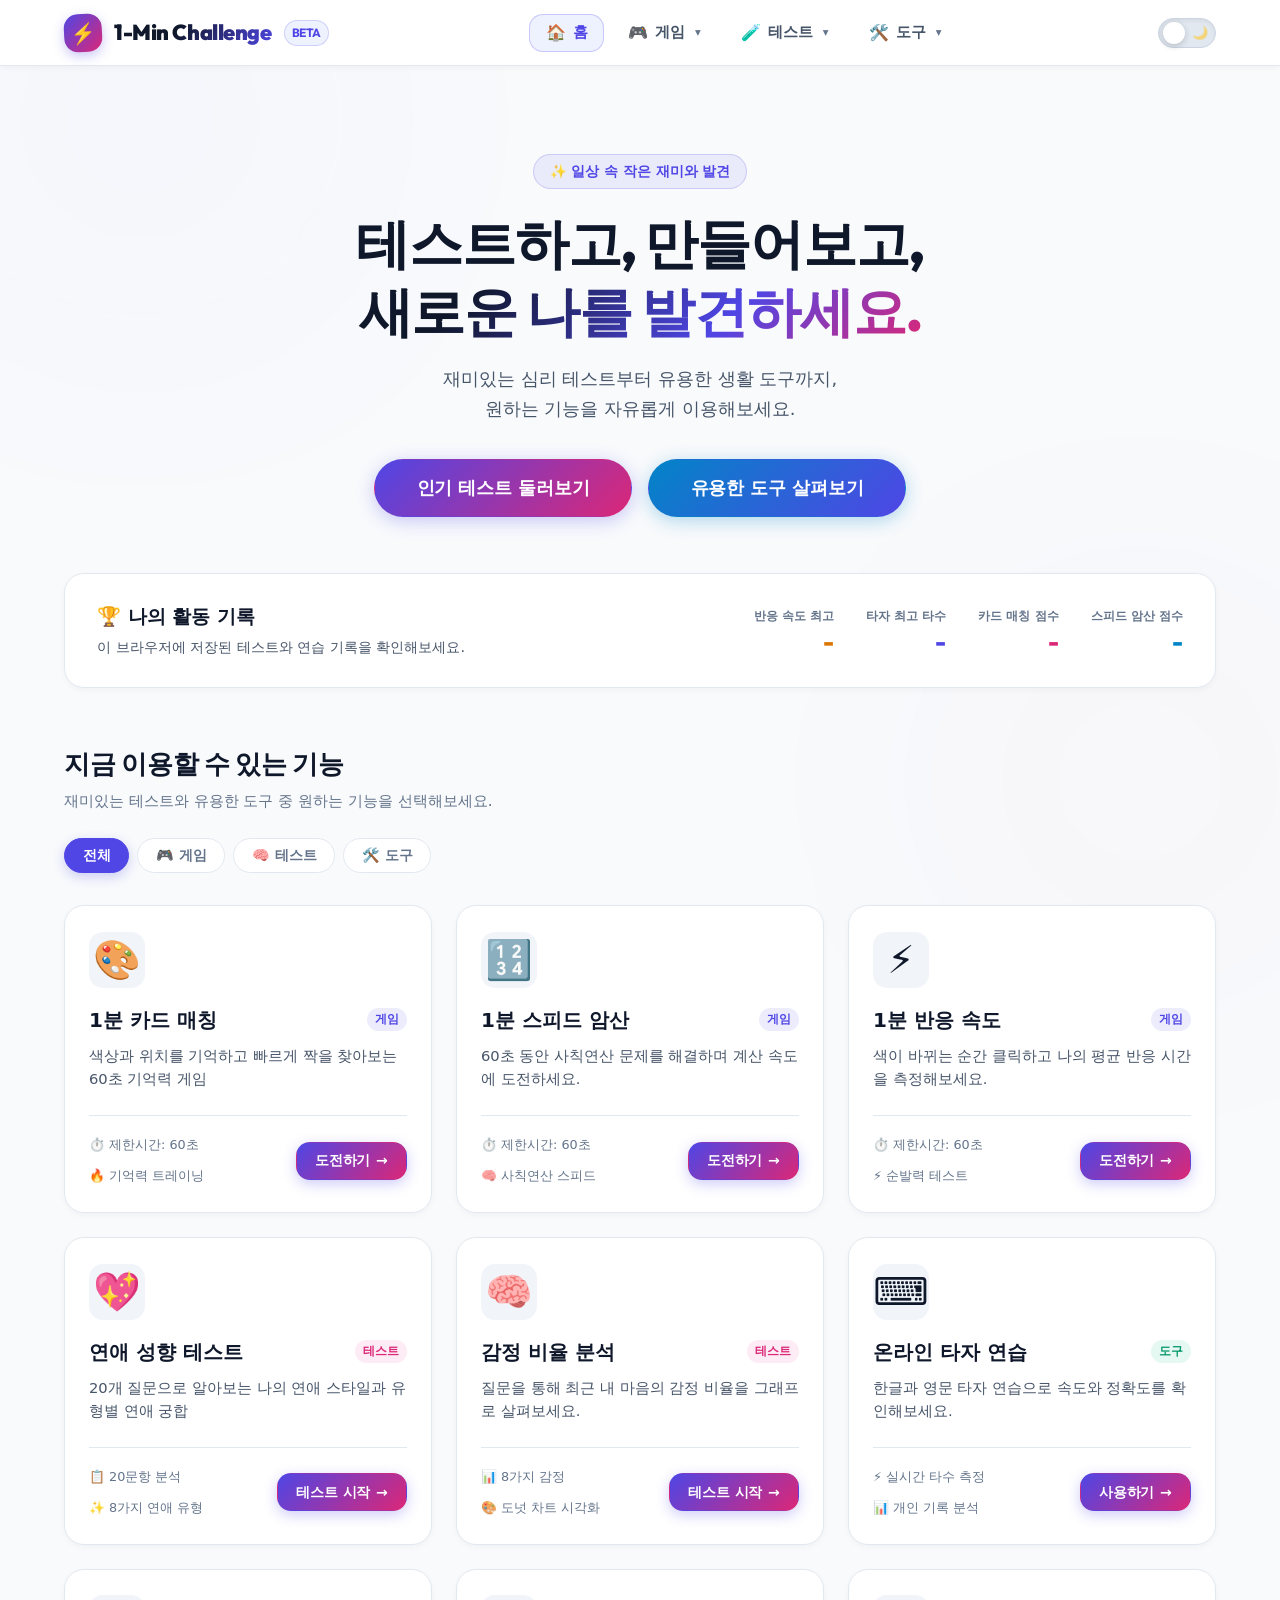
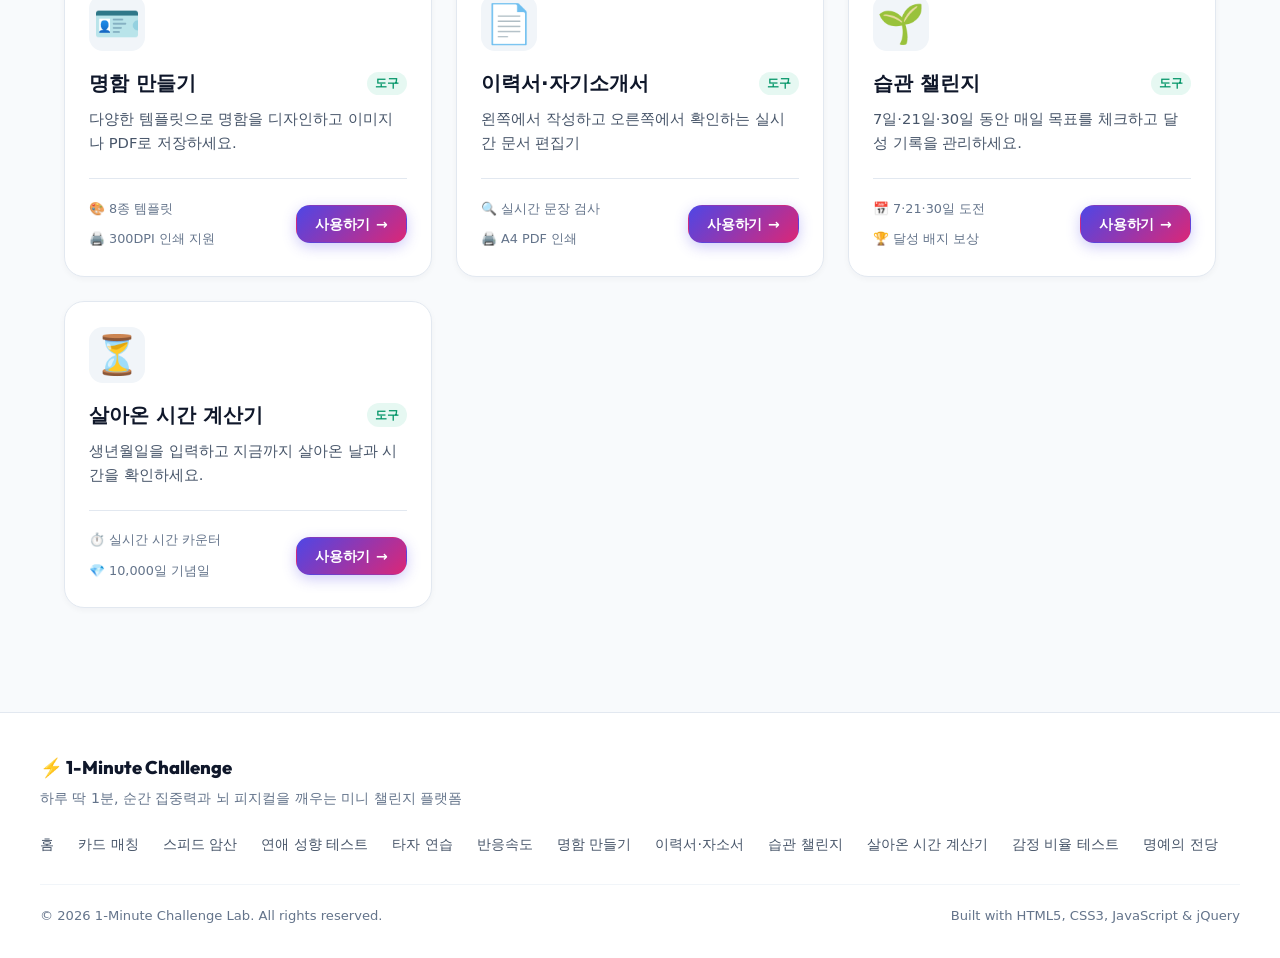
==== index.html @ 04f8723b "구글 서치 콘솔 등록 구글 서치 콘솔 등록" ====
<!DOCTYPE html>
<html lang="ko">

<head>
  <meta charset="UTF-8">
  <meta name="viewport" content="width=device-width, initial-scale=1.0">
  <title>1-Min Challenge (1분 챌린지) - 테스트하고, 만들어보고, 새로운 나를 발견하세요</title>
  <meta name="description"
    content="재미있는 심리 테스트부터 유용한 생활 도구까지! 1분 카드 매칭, 스피드 암산, 반응속도, 연애 성향 테스트, 감정 분석, 타자 연습, 명함 만들기, 이력서 작성, 습관 챌린지를 무료로 즐겨보세요.">
  <meta name="keywords" content="1분챌린지, 타자연습, 심리테스트, 연애성향테스트, 반응속도테스트, 스피드암산, 카드매칭, 명함만들기, 이력서작성, 습관챌린지, 인생시간계산기, 감정분석, 무료웹게임, 웹툴">
  <meta name="author" content="1-Min Challenge Lab">
  <meta name="robots" content="index, follow">
  <link rel="canonical" href="https://ad-site-piyd.vercel.app/">

  <!-- Search Engine Verification -->
  <meta name="google-site-verification" content="L1VlD9m1qAINT0wnjpogBDAsrVMdxI3ddV5OdKKkYM8" />

  <!-- Open Graph / Facebook / KakaoTalk -->
  <meta property="og:type" content="website">
  <meta property="og:site_name" content="1-Min Challenge (1분 챌린지)">
  <meta property="og:url" content="https://ad-site-piyd.vercel.app/">
  <meta property="og:title" content="1-Min Challenge (1분 챌린지) - 테스트하고, 만들어보고, 새로운 나를 발견하세요">
  <meta property="og:description"
    content="재미있는 심리 테스트부터 유용한 생활 도구까지! 1분 카드 매칭, 스피드 암산, 반응속도, 연애 성향 테스트, 감정 분석, 타자 연습, 명함 만들기, 이력서 작성을 무료로 즐겨보세요.">
  <meta property="og:image" content="https://ad-site-piyd.vercel.app/assets/images/og-image.jpg">
  <meta property="og:image:width" content="1200">
  <meta property="og:image:height" content="630">
  <meta property="og:image:alt" content="1-Min Challenge 1분 챌린지">
  <meta property="og:locale" content="ko_KR">

  <!-- Twitter Card -->
  <meta name="twitter:card" content="summary_large_image">
  <meta name="twitter:url" content="https://ad-site-piyd.vercel.app/">
  <meta name="twitter:title" content="1-Min Challenge (1분 챌린지) - 테스트하고, 만들어보고, 새로운 나를 발견하세요">
  <meta name="twitter:description"
    content="재미있는 심리 테스트부터 유용한 생활 도구까지! 1분 카드 매칭, 스피드 암산, 반응속도, 연애 성향 테스트, 감정 분석, 타자 연습, 명함 만들기, 이력서 작성을 무료로 즐겨보세요.">
  <meta name="twitter:image" content="https://ad-site-piyd.vercel.app/assets/images/og-image.jpg">

  <!-- Mobile & Web App Theme -->
  <meta name="theme-color" content="#4f46e5">
  <meta name="apple-mobile-web-app-capable" content="yes">
  <meta name="apple-mobile-web-app-status-bar-style" content="default">
  <meta name="apple-mobile-web-app-title" content="1-Min Challenge">

  <!-- Favicon -->
  <link rel="icon"
    href="data:image/svg+xml,<svg xmlns=%22http://www.w3.org/2000/svg%22 viewBox=%220 0 100 100%22><text y=%22.9em%22 font-size=%2290%22>⚡</text></svg>">

  <!-- Structured Data (JSON-LD) -->
  <script type="application/ld+json">
  {
    "@context": "https://schema.org",
    "@type": "WebSite",
    "name": "1-Min Challenge",
    "alternateName": "1분 챌린지",
    "url": "https://ad-site-piyd.vercel.app/",
    "description": "재미있는 심리 테스트부터 유용한 생활 도구까지! 1분 카드 매칭, 스피드 암산, 반응속도, 연애 성향 테스트, 감정 분석, 타자 연습, 명함 만들기, 이력서 작성, 습관 챌린지를 무료로 즐겨보세요."
  }
  </script>

  <!-- Anti-flash Dark Mode Theme Initializer -->
  <script>
    (function () {
      var theme = localStorage.getItem('challenge_1min_theme') || 'light';
      if (theme === 'dark') document.documentElement.setAttribute('data-theme', 'dark');
    })();
  </script>

  <!-- Google Web Fonts -->
  <link rel="preconnect" href="https://fonts.googleapis.com">
  <link rel="preconnect" href="https://fonts.gstatic.com" crossorigin>
  <link
    href="https://fonts.googleapis.com/css2?family=Montserrat:wght@500;700;800;900&family=Noto+Sans+KR:wght@300;400;500;700;800;900&display=swap"
    rel="stylesheet">

  <!-- Stylesheets -->
  <link rel="stylesheet" href="assets/css/common.css">
  <style>
    /* Home Hero Section */
    .home-hero {
      text-align: center;
      padding: 3rem 1rem 3.5rem;
      max-width: 820px;
      margin: 0 auto;
    }

    .hero-badge {
      display: inline-flex;
      align-items: center;
      gap: 0.5rem;
      padding: 0.35rem 1rem;
      background: rgba(79, 70, 229, 0.08);
      border: 1px solid rgba(79, 70, 229, 0.2);
      border-radius: var(--radius-full);
      font-size: 0.85rem;
      font-weight: 700;
      color: var(--primary);
      margin-bottom: 1.25rem;
    }

    .hero-title {
      font-family: var(--font-display);
      font-size: clamp(2.2rem, 5vw, 3.4rem);
      font-weight: 900;
      line-height: 1.25;
      margin-bottom: 1.2rem;
      letter-spacing: -0.02em;
      color: var(--text-main);
    }

    .hero-title span.gradient-text {
      background: linear-gradient(135deg, #0f172a 20%, var(--primary) 65%, var(--secondary));
      -webkit-background-clip: text;
      -webkit-text-fill-color: transparent;
    }

    [data-theme="dark"] .hero-title span.gradient-text {
      background: linear-gradient(135deg, #f8fafc 20%, #818cf8 65%, #f472b6);
      -webkit-background-clip: text;
      -webkit-text-fill-color: transparent;
    }

    .hero-desc {
      color: var(--text-muted);
      font-size: 1.12rem;
      margin-bottom: 2.2rem;
      line-height: 1.65;
    }

    .hero-actions {
      display: flex;
      justify-content: center;
      gap: 1rem;
      flex-wrap: wrap;
    }

    /* Record Summary Bar ("나의 활동 기록") */
    .record-banner {
      background: var(--bg-card);
      border: 1px solid var(--border-color);
      border-radius: var(--radius-lg);
      padding: 1.75rem 2rem;
      display: flex;
      align-items: center;
      justify-content: space-between;
      flex-wrap: wrap;
      gap: 1.5rem;
      margin-bottom: 3.5rem;
      box-shadow: var(--shadow-sm);
    }

    .record-info h3 {
      font-size: 1.2rem;
      font-weight: 800;
      color: var(--text-main);
      margin-bottom: 0.25rem;
    }

    .record-info p {
      font-size: 0.9rem;
      color: var(--text-muted);
      margin: 0;
    }

    .record-stats {
      display: flex;
      gap: 2rem;
      flex-wrap: wrap;
    }

    .record-stat-box {
      text-align: right;
      text-decoration: none;
      color: inherit;
      display: block;
      transition: transform var(--transition-fast);
      cursor: pointer;
    }

    .record-stat-box:hover {
      transform: translateY(-2px);
    }

    .record-stat-label {
      font-size: 0.75rem;
      color: var(--text-dim);
      text-transform: uppercase;
      font-weight: 700;
      margin-bottom: 0.15rem;
    }

    .record-stat-num {
      font-family: var(--font-display);
      font-size: 1.5rem;
      font-weight: 800;
      line-height: 1.1;
    }

    /* Services Section ("지금 이용할 수 있는 기능") */
    .section-title-wrap {
      margin-bottom: 1.5rem;
      display: flex;
      align-items: flex-end;
      justify-content: space-between;
      flex-wrap: wrap;
      gap: 1rem;
    }

    .section-title {
      font-family: var(--font-display);
      font-size: 1.6rem;
      font-weight: 800;
      color: var(--text-main);
      margin: 0 0 0.25rem;
    }

    .section-subtitle {
      color: var(--text-dim);
      font-size: 0.95rem;
      margin: 0;
    }

    /* Category Filter Chips */
    .category-filter-bar {
      display: flex;
      gap: 0.5rem;
      flex-wrap: wrap;
      margin-bottom: 2rem;
    }

    .filter-chip {
      padding: 0.45rem 1.1rem;
      font-size: 0.88rem;
      font-weight: 700;
      border-radius: var(--radius-full);
      border: 1px solid var(--border-color);
      background: var(--bg-card);
      color: var(--text-dim);
      cursor: pointer;
      transition: all var(--transition-fast);
      display: inline-flex;
      align-items: center;
      gap: 0.35rem;
      user-select: none;
    }

    .filter-chip:hover {
      border-color: var(--primary);
      color: var(--text-main);
      background: var(--bg-card-sub);
    }

    .filter-chip.active {
      background: var(--primary);
      color: #fff;
      border-color: var(--primary);
      box-shadow: 0 4px 12px rgba(79, 70, 229, 0.25);
    }

    /* Card Grid */
    .game-grid {
      display: grid;
      grid-template-columns: repeat(auto-fit, minmax(330px, 1fr));
      gap: 1.5rem;
      margin-bottom: 4rem;
    }

    .game-card {
      background: var(--bg-card);
      border: 1px solid var(--border-color);
      border-radius: var(--radius-lg);
      padding: 1.6rem 1.5rem;
      display: flex;
      flex-direction: column;
      position: relative;
      overflow: hidden;
      box-shadow: var(--shadow-sm);
      transition: all 0.3s cubic-bezier(0.4, 0, 0.2, 1);
    }

    .game-card::before {
      content: '';
      position: absolute;
      top: 0;
      left: 0;
      right: 0;
      height: 3px;
      background: linear-gradient(90deg, var(--primary), var(--secondary));
      opacity: 0;
      transition: opacity 0.3s;
    }

    .game-card:hover {
      transform: translateY(-5px);
      border-color: rgba(79, 70, 229, 0.3);
      box-shadow: var(--shadow-md);
    }

    .game-card:hover::before {
      opacity: 1;
    }

    .game-card-icon {
      font-size: 2.4rem;
      margin-bottom: 1rem;
      width: 56px;
      height: 56px;
      background: var(--bg-card-sub);
      border-radius: var(--radius-md);
      display: flex;
      align-items: center;
      justify-content: center;
      flex-shrink: 0;
    }

    .game-card-title {
      font-size: 1.25rem;
      font-weight: 800;
      margin-bottom: 0.5rem;
      color: var(--text-main);
      display: flex;
      align-items: center;
      justify-content: space-between;
      gap: 0.5rem;
      flex-wrap: wrap;
    }

    .game-card-desc {
      color: var(--text-muted);
      font-size: 0.92rem;
      line-height: 1.6;
      margin-bottom: 1.5rem;
      flex-grow: 1;
    }

    .game-card-footer {
      display: flex;
      align-items: center;
      justify-content: space-between;
      gap: 1.5rem;
      /* 버튼과 왼쪽 메타 텍스트 사이 넉넉한 갭 확보 */
      border-top: 1px solid var(--border-color);
      padding-top: 1.2rem;
      margin-top: auto;
    }

    .game-card-meta {
      font-size: 0.8rem;
      color: var(--text-dim);
      display: flex;
      align-items: center;
      gap: 0.65rem;
      flex-wrap: wrap;
      flex: 1;
      min-width: 0;
    }

    .game-card-meta span {
      display: inline-flex;
      align-items: center;
      gap: 0.25rem;
      white-space: nowrap;
    }

    /* 통일된 카드 액션 버튼 디자인 */
    .card-action-btn,
    .game-card .btn {
      background: linear-gradient(135deg, var(--primary), var(--secondary)) !important;
      color: #ffffff !important;
      box-shadow: 0 4px 14px rgba(79, 70, 229, 0.28) !important;
      border-radius: var(--radius-md) !important;
      font-size: 0.88rem !important;
      font-weight: 700 !important;
      padding: 0.48rem 1.15rem !important;
      min-height: 38px !important;
      white-space: nowrap !important;
      flex-shrink: 0 !important;
      display: inline-flex !important;
      align-items: center !important;
      justify-content: center !important;
      gap: 0.35rem;
      transition: all var(--transition-fast) !important;
      margin-left: auto;
    }

    .card-action-btn:hover,
    .game-card .btn:hover {
      transform: translateY(-2px) !important;
      box-shadow: 0 8px 22px rgba(219, 39, 119, 0.38) !important;
      color: #ffffff !important;
    }

    /* Category indicator badge */
    .cat-tag {
      font-size: 0.72rem;
      font-weight: 700;
      padding: 0.15rem 0.5rem;
      border-radius: var(--radius-full);
      text-transform: uppercase;
    }

    .cat-tag.game {
      background: rgba(79, 70, 229, 0.1);
      color: var(--primary);
    }

    .cat-tag.test {
      background: rgba(236, 72, 153, 0.1);
      color: var(--secondary);
    }

    .cat-tag.tool {
      background: rgba(16, 185, 129, 0.1);
      color: var(--success);
    }

    @media (max-width: 768px) {
      .record-stats {
        width: 100%;
        justify-content: space-between;
        gap: 1rem;
      }

      .record-stat-box {
        text-align: left;
      }

      .game-grid {
        grid-template-columns: 1fr;
      }
    }
  </style>

  <meta name="google-site-verification" content="65lCS2e_7exXzQSDIcez0Jmi1IOFyXQUwCy4WzvH50U" />


</head>

<body data-current-page="home">

  <div class="app-wrapper">
    <!-- 공통 헤더 컴포넌트 마운트 영역 -->
    <div id="header-placeholder"></div>

    <!-- 메인 컨텐츠 영역 -->
    <main class="main-content">

      <!-- 2. 히어로 배너 (새로운 통합 카피 & 액션 버튼) -->
      <section class="home-hero">
        <div class="hero-badge">✨ 일상 속 작은 재미와 발견</div>
        <h1 class="hero-title">
          테스트하고, 만들어보고,<br>
          <span class="gradient-text">새로운 나를 발견하세요.</span>
        </h1>
        <p class="hero-desc">
          재미있는 심리 테스트부터 유용한 생활 도구까지,<br>
          원하는 기능을 자유롭게 이용해보세요.
        </p>
        <div class="hero-actions">
          <button type="button" class="btn btn-primary btn-lg" id="btnExploreTests">
            <span>인기 테스트 둘러보기</span>
          </button>
          <button type="button" class="btn btn-accent btn-lg" id="btnExploreTools">
            <span>유용한 도구 살펴보기</span>
          </button>
        </div>
      </section>

      <!-- 4. 나의 활동 기록 (실제 저장된 로컬 데이터 반영) -->
      <div class="record-banner" id="activityRecordBanner">
        <div class="record-info">
          <h3>🏆 나의 활동 기록</h3>
          <p>이 브라우저에 저장된 테스트와 연습 기록을 확인해보세요.</p>
        </div>
        <div class="record-stats">
          <a href="page/reaction-speed.html" class="record-stat-box" title="1분 반응 속도 기록 확인 및 도전">
            <div class="record-stat-label">반응 속도 최고</div>
            <div class="record-stat-num" id="homeReactionScore" style="color: var(--warning);">-</div>
          </a>
          <a href="page/typing-practice.html" class="record-stat-box" title="타자 연습 기록 확인 및 연습">
            <div class="record-stat-label">타자 최고 타수</div>
            <div class="record-stat-num" id="homeTypingScore" style="color: var(--primary);">-</div>
          </a>
          <a href="page/color-match.html" class="record-stat-box" title="1분 카드 색상 매칭 기록 확인 및 게임">
            <div class="record-stat-label">카드 매칭 점수</div>
            <div class="record-stat-num" id="homeBestScore" style="color: var(--secondary);">-</div>
          </a>
          <a href="page/speed-math.html" class="record-stat-box" title="1분 스피드 암산 기록 확인 및 도전">
            <div class="record-stat-label">스피드 암산 점수</div>
            <div class="record-stat-num" id="homeMathScore" style="color: var(--accent);">-</div>
          </a>
        </div>
      </div>

      <!-- 5. 지금 이용할 수 있는 기능 (서비스 목록 & 카테고리 필터) -->
      <section id="featuresSection">
        <div class="section-title-wrap">
          <div>
            <h2 class="section-title">지금 이용할 수 있는 기능</h2>
            <p class="section-subtitle">재미있는 테스트와 유용한 도구 중 원하는 기능을 선택해보세요.</p>
          </div>
        </div>

        <!-- 카테고리 필터 바: [전체] [게임] [테스트] [도구] -->
        <div class="category-filter-bar" role="tablist" aria-label="기능 카테고리 필터">
          <button type="button" class="filter-chip active" data-category="all" role="tab" aria-selected="true">
            전체
          </button>
          <button type="button" class="filter-chip" data-category="game" role="tab" aria-selected="false">
            🎮 게임
          </button>
          <button type="button" class="filter-chip" data-category="test" role="tab" aria-selected="false">
            🧠 테스트
          </button>
          <button type="button" class="filter-chip" data-category="tool" role="tab" aria-selected="false">
            🛠️ 도구
          </button>
        </div>

        <!-- 카드 그리드 (실제 존재하는 10가지 기능) -->
        <div class="game-grid" id="servicesGrid">

          <!-- [게임 1] 1분 카드 색상 매칭 -->
          <article class="game-card" data-category="game">
            <div class="game-card-icon">🎨</div>
            <h3 class="game-card-title">
              <span>1분 카드 매칭</span>
              <span class="cat-tag game">게임</span>
            </h3>
            <p class="game-card-desc">
              색상과 위치를 기억하고 빠르게 짝을 찾아보는 60초 기억력 게임
            </p>
            <div class="game-card-footer">
              <div class="game-card-meta">
                <span>⏱️ 제한시간: 60초</span>
                <span>🔥 기억력 트레이닝</span>
              </div>
              <a href="page/color-match.html" class="btn btn-primary btn-sm card-action-btn">
                <span>도전하기</span> <span class="btn-arrow">→</span>
              </a>
            </div>
          </article>

          <!-- [게임 2] 1분 스피드 암산 -->
          <article class="game-card" data-category="game">
            <div class="game-card-icon">🔢</div>
            <h3 class="game-card-title">
              <span>1분 스피드 암산</span>
              <span class="cat-tag game">게임</span>
            </h3>
            <p class="game-card-desc">
              60초 동안 사칙연산 문제를 해결하며 계산 속도에 도전하세요.
            </p>
            <div class="game-card-footer">
              <div class="game-card-meta">
                <span>⏱️ 제한시간: 60초</span>
                <span>🧠 사칙연산 스피드</span>
              </div>
              <a href="page/speed-math.html" class="btn btn-primary btn-sm card-action-btn">
                <span>도전하기</span> <span class="btn-arrow">→</span>
              </a>
            </div>
          </article>

          <!-- [게임 3] 1분 반응 속도 -->
          <article class="game-card" data-category="game">
            <div class="game-card-icon">⚡</div>
            <h3 class="game-card-title">
              <span>1분 반응 속도</span>
              <span class="cat-tag game">게임</span>
            </h3>
            <p class="game-card-desc">
              색이 바뀌는 순간 클릭하고 나의 평균 반응 시간을 측정해보세요.
            </p>
            <div class="game-card-footer">
              <div class="game-card-meta">
                <span>⏱️ 제한시간: 60초</span>
                <span>⚡ 순발력 테스트</span>
              </div>
              <a href="page/reaction-speed.html" class="btn btn-primary btn-sm card-action-btn">
                <span>도전하기</span> <span class="btn-arrow">→</span>
              </a>
            </div>
          </article>

          <!-- [테스트 1] 연애 성향 테스트 -->
          <article class="game-card" data-category="test">
            <div class="game-card-icon">💖</div>
            <h3 class="game-card-title">
              <span>연애 성향 테스트</span>
              <span class="cat-tag test">테스트</span>
            </h3>
            <p class="game-card-desc">
              20개 질문으로 알아보는 나의 연애 스타일과 유형별 연애 궁합
            </p>
            <div class="game-card-footer">
              <div class="game-card-meta">
                <span>📋 20문항 분석</span>
                <span>✨ 8가지 연애 유형</span>
              </div>
              <a href="page/love-test.html" class="btn btn-primary btn-sm card-action-btn">
                <span>테스트 시작</span> <span class="btn-arrow">→</span>
              </a>
            </div>
          </article>

          <!-- [테스트 2] 감정 비율 분석 테스트 -->
          <article class="game-card" data-category="test">
            <div class="game-card-icon">🧠</div>
            <h3 class="game-card-title">
              <span>감정 비율 분석</span>
              <span class="cat-tag test">테스트</span>
            </h3>
            <p class="game-card-desc">
              질문을 통해 최근 내 마음의 감정 비율을 그래프로 살펴보세요.
            </p>
            <div class="game-card-footer">
              <div class="game-card-meta">
                <span>📊 8가지 감정</span>
                <span>🎨 도넛 차트 시각화</span>
              </div>
              <a href="page/emotion-ratio.html" class="btn btn-primary btn-sm card-action-btn">
                <span>테스트 시작</span> <span class="btn-arrow">→</span>
              </a>
            </div>
          </article>

          <!-- [도구 1] 온라인 타자 연습 -->
          <article class="game-card" data-category="tool">
            <div class="game-card-icon">⌨️</div>
            <h3 class="game-card-title">
              <span>온라인 타자 연습</span>
              <span class="cat-tag tool">도구</span>
            </h3>
            <p class="game-card-desc">
              한글과 영문 타자 연습으로 속도와 정확도를 확인해보세요.
            </p>
            <div class="game-card-footer">
              <div class="game-card-meta">
                <span>⚡ 실시간 타수 측정</span>
                <span>📊 개인 기록 분석</span>
              </div>
              <a href="page/typing-practice.html" class="btn btn-primary btn-sm card-action-btn">
                <span>사용하기</span> <span class="btn-arrow">→</span>
              </a>
            </div>
          </article>

          <!-- [도구 2] 명함 만들기 -->
          <article class="game-card" data-category="tool">
            <div class="game-card-icon">🪪</div>
            <h3 class="game-card-title">
              <span>명함 만들기</span>
              <span class="cat-tag tool">도구</span>
            </h3>
            <p class="game-card-desc">
              다양한 템플릿으로 명함을 디자인하고 이미지나 PDF로 저장하세요.
            </p>
            <div class="game-card-footer">
              <div class="game-card-meta">
                <span>🎨 8종 템플릿</span>
                <span>🖨️ 300DPI 인쇄 지원</span>
              </div>
              <a href="page/business-card.html" class="btn btn-primary btn-sm card-action-btn">
                <span>사용하기</span> <span class="btn-arrow">→</span>
              </a>
            </div>
          </article>

          <!-- [도구 3] 이력서·자기소개서 작성 -->
          <article class="game-card" data-category="tool">
            <div class="game-card-icon">📄</div>
            <h3 class="game-card-title">
              <span>이력서·자기소개서</span>
              <span class="cat-tag tool">도구</span>
            </h3>
            <p class="game-card-desc">
              왼쪽에서 작성하고 오른쪽에서 확인하는 실시간 문서 편집기
            </p>
            <div class="game-card-footer">
              <div class="game-card-meta">
                <span>🔍 실시간 문장 검사</span>
                <span>🖨️ A4 PDF 인쇄</span>
              </div>
              <a href="page/resume-builder.html" class="btn btn-primary btn-sm card-action-btn">
                <span>사용하기</span> <span class="btn-arrow">→</span>
              </a>
            </div>
          </article>

          <!-- [도구 4] 습관 챌린지 -->
          <article class="game-card" data-category="tool">
            <div class="game-card-icon">🌱</div>
            <h3 class="game-card-title">
              <span>습관 챌린지</span>
              <span class="cat-tag tool">도구</span>
            </h3>
            <p class="game-card-desc">
              7일·21일·30일 동안 매일 목표를 체크하고 달성 기록을 관리하세요.
            </p>
            <div class="game-card-footer">
              <div class="game-card-meta">
                <span>📅 7·21·30일 도전</span>
                <span>🏆 달성 배지 보상</span>
              </div>
              <a href="page/habit-challenge.html" class="btn btn-primary btn-sm card-action-btn">
                <span>사용하기</span> <span class="btn-arrow">→</span>
              </a>
            </div>
          </article>

          <!-- [도구 5] 살아온 시간 계산기 -->
          <article class="game-card" data-category="tool">
            <div class="game-card-icon">⏳</div>
            <h3 class="game-card-title">
              <span>살아온 시간 계산기</span>
              <span class="cat-tag tool">도구</span>
            </h3>
            <p class="game-card-desc">
              생년월일을 입력하고 지금까지 살아온 날과 시간을 확인하세요.
            </p>
            <div class="game-card-footer">
              <div class="game-card-meta">
                <span>⏱️ 실시간 시간 카운터</span>
                <span>💎 10,000일 기념일</span>
              </div>
              <a href="page/life-time-calc.html" class="btn btn-primary btn-sm card-action-btn">
                <span>사용하기</span> <span class="btn-arrow">→</span>
              </a>
            </div>
          </article>

        </div>
      </section>

    </main>

    <!-- 공통 푸터 컴포넌트 마운트 영역 -->
    <div id="footer-placeholder"></div>
  </div>

  <!-- Scripts -->
  <script src="https://code.jquery.com/jquery-3.7.1.min.js"></script>
  <script src="assets/js/common.js"></script>
  <script>
    $(document).ready(function () {
      // 1. 카테고리 필터 동작
      function setCategoryFilter(category) {
        $('.filter-chip').removeClass('active').attr('aria-selected', 'false');
        $(`.filter-chip[data-category="${category}"]`).addClass('active').attr('aria-selected', 'true');

        if (category === 'all') {
          $('.game-card').fadeIn(200);
        } else {
          $('.game-card').each(function () {
            if ($(this).data('category') === category) {
              $(this).fadeIn(200);
            } else {
              $(this).hide();
            }
          });
        }
      }

      $('.filter-chip').on('click', function () {
        const cat = $(this).data('category');
        setCategoryFilter(cat);
      });

      // 2. 히어로 버튼 스크롤 이동 및 필터 연동
      $('#btnExploreTests').on('click', function (e) {
        e.preventDefault();
        setCategoryFilter('test');
        const targetOffset = $('#featuresSection').offset().top - 70;
        $('html, body').animate({ scrollTop: targetOffset }, 400);
      });

      $('#btnExploreTools').on('click', function (e) {
        e.preventDefault();
        setCategoryFilter('tool');
        const targetOffset = $('#featuresSection').offset().top - 70;
        $('html, body').animate({ scrollTop: targetOffset }, 400);
      });

      // 3. 실제 저장된 로컬 활동 기록 로드
      loadUserActivityRecords();

      function loadUserActivityRecords() {
        // 1) 반응 속도 개인 최고 기록 (challenge_1min_reaction_records)
        try {
          const rawReaction = localStorage.getItem('challenge_1min_reaction_records');
          if (rawReaction) {
            const records = JSON.parse(rawReaction);
            const valid = records.filter(function (r) { return r.isValid && r.avgTime > 0; });
            if (valid.length > 0) {
              const best = valid.reduce(function (min, curr) {
                return curr.avgTime < min.avgTime ? curr : min;
              }, valid[0]);
              $('#homeReactionScore').text(best.avgTime + ' ms');
            } else {
              $('#homeReactionScore').text('-');
            }
          } else {
            $('#homeReactionScore').text('-');
          }
        } catch (e) {
          $('#homeReactionScore').text('-');
        }

        // 2) 타자 연습 최고 기록 (challenge_1min_typing_records)
        try {
          const rawTyping = localStorage.getItem('challenge_1min_typing_records');
          if (rawTyping) {
            const records = JSON.parse(rawTyping);
            if (records.length > 0) {
              const bestCpm = records.reduce(function (max, r) {
                return Math.max(max, r.cpm || 0);
              }, 0);
              if (bestCpm > 0) {
                $('#homeTypingScore').text(bestCpm + ' 타/분');
              } else {
                $('#homeTypingScore').text('-');
              }
            } else {
              $('#homeTypingScore').text('-');
            }
          } else {
            $('#homeTypingScore').text('-');
          }
        } catch (e) {
          $('#homeTypingScore').text('-');
        }

        // 3) 카드 매칭 최고 기록 (challenge_1min_color_best_score)
        const colorScore = parseInt(localStorage.getItem('challenge_1min_color_best_score') || '0', 10);
        if (colorScore > 0) {
          $('#homeBestScore').text(colorScore.toLocaleString() + '점');
        } else {
          $('#homeBestScore').text('-');
        }

        // 4) 스피드 암산 최고 기록 (challenge_1min_math_best_score)
        const mathScore = parseInt(localStorage.getItem('challenge_1min_math_best_score') || '0', 10);
        if (mathScore > 0) {
          $('#homeMathScore').text(mathScore.toLocaleString() + '점');
        } else {
          $('#homeMathScore').text('-');
        }
      }
    });
  </script>
</body>

</html>
---- assets/css/common.css ----
/* ==========================================================================
   1-Min Challenge - 공통 디자인 시스템 & 유틸리티 CSS (common.css)
   ========================================================================== */

@import url('https://fonts.googleapis.com/css2?family=Pretendard:wght@400;500;600;700;800;900&family=Outfit:wght@500;700;800;900&display=swap');

/* ==========================================================================
   1. CSS 테마 변수 (Color / Theme Tokens)
   ========================================================================== */
:root {
  /* [Light Mode - 화이트 기본 테마] */
  --bg-main: #f8fafc;
  --bg-card: #ffffff;
  --bg-card-sub: #f1f5f9;
  --bg-input: #ffffff;
  --bg-glass: rgba(255, 255, 255, 0.92);

  --border-color: #e2e8f0;
  --border-light: #f1f5f9;
  --border-glass: #e2e8f0;

  --text-main: #0f172a;
  --text-muted: #475569;
  --text-dim: #64748b;
  --text-inverse: #ffffff;

  /* Brand Vibrant Palette */
  --primary: #4f46e5;
  --primary-light: #6366f1;
  --primary-bg: #eef2ff;
  --secondary: #db2777;
  --secondary-bg: #fdf2f8;
  --accent: #0284c7;
  --accent-bg: #f0f9ff;
  --success: #059669;
  --success-bg: #ecfdf5;
  --warning: #d97706;
  --warning-bg: #fef3c7;
  --danger: #dc2626;
  --danger-bg: #fef2f2;

  /* Typography */
  --font-sans: 'Pretendard', -apple-system, BlinkMacSystemFont, system-ui, Roboto, sans-serif;
  --font-display: 'Outfit', sans-serif;

  /* Radius */
  --radius-xs: 4px;
  --radius-sm: 8px;
  --radius-md: 14px;
  --radius-lg: 20px;
  --radius-full: 9999px;

  /* Shadows */
  --shadow-sm: 0 2px 6px rgba(15, 23, 42, 0.04);
  --shadow-md: 0 8px 24px rgba(15, 23, 42, 0.06);
  --shadow-lg: 0 16px 36px rgba(15, 23, 42, 0.08);
  --shadow-modal: 0 25px 50px -12px rgba(15, 23, 42, 0.25);

  /* Transitions */
  --transition-fast: 0.15s ease;
  --transition-normal: 0.25s ease;
}

/* [Dark Mode - 다크 테마 속성] */
[data-theme="dark"] {
  --bg-main: #0b0f19;
  --bg-card: #161e31;
  --bg-card-sub: #1e293b;
  --bg-input: #0f172a;
  --bg-glass: rgba(15, 23, 42, 0.88);

  --border-color: rgba(255, 255, 255, 0.1);
  --border-light: rgba(255, 255, 255, 0.06);
  --border-glass: rgba(255, 255, 255, 0.12);

  --text-main: #f8fafc;
  --text-muted: #94a3b8;
  --text-dim: #64748b;
  --text-inverse: #0f172a;

  --primary-bg: rgba(79, 70, 229, 0.15);
  --secondary-bg: rgba(219, 39, 119, 0.15);
  --accent-bg: rgba(2, 132, 199, 0.15);
  --success-bg: rgba(5, 150, 105, 0.15);
  --warning-bg: rgba(217, 119, 6, 0.15);
  --danger-bg: rgba(220, 38, 38, 0.15);

  --shadow-sm: 0 2px 10px rgba(0, 0, 0, 0.3);
  --shadow-md: 0 10px 30px rgba(0, 0, 0, 0.45);
  --shadow-lg: 0 20px 45px rgba(0, 0, 0, 0.6);
  --shadow-modal: 0 25px 60px rgba(0, 0, 0, 0.8);
}

/* ==========================================================================
   2. Base & Reset
   ========================================================================== */
*, *::before, *::after {
  margin: 0;
  padding: 0;
  box-sizing: border-box;
}

body {
  font-family: var(--font-sans);
  background-color: var(--bg-main);
  color: var(--text-main);
  min-height: 100vh;
  display: flex;
  flex-direction: column;
  line-height: 1.6;
  overflow-x: hidden;
  transition: background-color var(--transition-normal), color var(--transition-normal);
  position: relative;
}

/* Background Ambient Lighting */
body::before,
body::after {
  content: '';
  position: fixed;
  border-radius: 50%;
  filter: blur(140px);
  z-index: -1;
  pointer-events: none;
  opacity: 0.55;
  transition: opacity var(--transition-normal);
}

body::before {
  width: 480px;
  height: 480px;
  background: radial-gradient(circle, rgba(79, 70, 229, 0.14) 0%, transparent 70%);
  top: -120px;
  left: -100px;
}

body::after {
  width: 480px;
  height: 480px;
  background: radial-gradient(circle, rgba(219, 39, 119, 0.11) 0%, transparent 70%);
  bottom: -120px;
  right: -100px;
}

[data-theme="dark"] body::before {
  opacity: 0.4;
  background: radial-gradient(circle, rgba(99, 102, 241, 0.25) 0%, transparent 70%);
}
[data-theme="dark"] body::after {
  opacity: 0.4;
  background: radial-gradient(circle, rgba(236, 72, 153, 0.2) 0%, transparent 70%);
}

a {
  text-decoration: none;
  color: inherit;
  transition: color var(--transition-fast);
}

button, input {
  font-family: inherit;
  outline: none;
  border: none;
}

button {
  cursor: pointer;
  transition: all var(--transition-fast);
}

/* ==========================================================================
   3. Container & Layout (컨테이너 & 그리드/플렉스)
   ========================================================================== */
.container {
  width: 100%;
  max-width: 1200px;
  margin-left: auto;
  margin-right: auto;
  padding-left: 1.5rem;
  padding-right: 1.5rem;
}

.container-sm { max-width: 760px; }
.container-md { max-width: 960px; }
.container-lg { max-width: 1280px; }
.container-fluid { max-width: 100%; }

.app-wrapper {
  display: flex;
  flex-direction: column;
  min-height: 100vh;
}

.main-content {
  flex: 1;
  padding: 2.5rem 1.5rem;
  width: 100%;
  max-width: 1200px;
  margin: 0 auto;
}

/* Flexbox Helpers */
.flex { display: flex; }
.flex-col { flex-direction: column; }
.flex-wrap { flex-wrap: wrap; }
.flex-center { display: flex; align-items: center; justify-content: center; }
.flex-between { display: flex; align-items: center; justify-content: space-between; }
.flex-start { display: flex; align-items: flex-start; }
.flex-end { display: flex; align-items: flex-end; }
.items-center { align-items: center; }
.justify-center { justify-content: center; }
.justify-between { justify-content: space-between; }
.flex-1 { flex: 1; }
.flex-grow { flex-grow: 1; }

/* Grid Helpers */
.grid { display: grid; }
.grid-2 { display: grid; grid-template-columns: repeat(2, 1fr); gap: 1rem; }
.grid-3 { display: grid; grid-template-columns: repeat(3, 1fr); gap: 1rem; }
.grid-4 { display: grid; grid-template-columns: repeat(4, 1fr); gap: 1rem; }
.grid-auto { display: grid; grid-template-columns: repeat(auto-fit, minmax(280px, 1fr)); gap: 1.5rem; }

/* Gap */
.gap-1 { gap: 0.5rem; }
.gap-2 { gap: 1rem; }
.gap-3 { gap: 1.5rem; }
.gap-4 { gap: 2rem; }

/* ==========================================================================
   4. Text & Typography (폰트 크기, 정렬, 굵기)
   ========================================================================== */
/* Font Sizes */
.text-xs   { font-size: 0.75rem; line-height: 1rem; }
.text-sm   { font-size: 0.875rem; line-height: 1.25rem; }
.text-base { font-size: 1rem; line-height: 1.5rem; }
.text-lg   { font-size: 1.125rem; line-height: 1.75rem; }
.text-xl   { font-size: 1.25rem; line-height: 1.75rem; }
.text-2xl  { font-size: 1.5rem; line-height: 2rem; }
.text-3xl  { font-size: 1.875rem; line-height: 2.25rem; }
.text-4xl  { font-size: 2.25rem; line-height: 2.5rem; }
.text-hero { font-size: clamp(2.2rem, 5vw, 3.5rem); line-height: 1.15; }

/* Font Weights */
.font-normal { font-weight: 400; }
.font-medium { font-weight: 500; }
.font-semibold { font-weight: 600; }
.font-bold { font-weight: 700; }
.font-extrabold { font-weight: 800; }
.font-black { font-weight: 900; }

/* Font Family */
.font-sans { font-family: var(--font-sans); }
.font-display { font-family: var(--font-display); }

/* Text Alignment */
.text-left { text-align: left; }
.text-center { text-align: center; }
.text-right { text-align: right; }

/* Text Transforms */
.uppercase { text-transform: uppercase; }
.tracking-tight { letter-spacing: -0.02em; }
.tracking-wide { letter-spacing: 0.05em; }

/* Gradient Text */
.text-gradient {
  background: linear-gradient(135deg, var(--text-main) 20%, var(--primary) 65%, var(--secondary));
  -webkit-background-clip: text;
  -webkit-text-fill-color: transparent;
}

/* ==========================================================================
   5. Color Utilities (글자색 & 배경색)
   ========================================================================== */
/* Text Colors */
.text-main      { color: var(--text-main); }
.text-muted     { color: var(--text-muted); }
.text-dim       { color: var(--text-dim); }
.text-primary   { color: var(--primary); }
.text-secondary { color: var(--secondary); }
.text-accent    { color: var(--accent); }
.text-success   { color: var(--success); }
.text-warning   { color: var(--warning); }
.text-danger    { color: var(--danger); }
.text-white     { color: #ffffff; }

/* Background Colors */
.bg-main        { background-color: var(--bg-main); }
.bg-card        { background-color: var(--bg-card); }
.bg-sub         { background-color: var(--bg-card-sub); }
.bg-primary     { background-color: var(--primary); color: #fff; }
.bg-primary-sub { background-color: var(--primary-bg); color: var(--primary); }
.bg-success-sub { background-color: var(--success-bg); color: var(--success); }
.bg-warning-sub { background-color: var(--warning-bg); color: var(--warning); }
.bg-danger-sub  { background-color: var(--danger-bg); color: var(--danger); }

/* Borders & Rounded */
.border         { border: 1px solid var(--border-color); }
.border-b       { border-bottom: 1px solid var(--border-color); }
.border-t       { border-top: 1px solid var(--border-color); }
.rounded-sm     { border-radius: var(--radius-sm); }
.rounded-md     { border-radius: var(--radius-md); }
.rounded-lg     { border-radius: var(--radius-lg); }
.rounded-full   { border-radius: var(--radius-full); }

/* Shadows */
.shadow-sm      { box-shadow: var(--shadow-sm); }
.shadow-md      { box-shadow: var(--shadow-md); }
.shadow-lg      { box-shadow: var(--shadow-lg); }

/* Spacing (Padding & Margin) */
.p-1 { padding: 0.5rem; }
.p-2 { padding: 1rem; }
.p-3 { padding: 1.5rem; }
.p-4 { padding: 2rem; }

.m-0 { margin: 0; }
.mb-1 { margin-bottom: 0.5rem; }
.mb-2 { margin-bottom: 1rem; }
.mb-3 { margin-bottom: 1.5rem; }
.mb-4 { margin-bottom: 2rem; }
.mt-1 { margin-top: 0.5rem; }
.mt-2 { margin-top: 1rem; }
.mt-3 { margin-top: 1.5rem; }

/* ==========================================================================
/* ==========================================================================
   Common Hero Section (Home & All Sub-pages)
   ========================================================================== */
.home-hero,
.subpage-hero {
  text-align: center;
  padding: 2.25rem 1rem 2.75rem;
  max-width: 820px;
  margin: 0 auto;
}

.hero-badge {
  display: inline-flex;
  align-items: center;
  gap: 0.5rem;
  padding: 0.35rem 1rem;
  background: rgba(79, 70, 229, 0.08);
  border: 1px solid rgba(79, 70, 229, 0.2);
  border-radius: var(--radius-full);
  font-size: 0.85rem;
  font-weight: 700;
  color: var(--primary);
  margin-bottom: 1.25rem;
}

[data-theme="dark"] .hero-badge {
  background: rgba(99, 102, 241, 0.15);
  border-color: rgba(99, 102, 241, 0.35);
  color: #a5b4fc;
}

.hero-title {
  font-family: var(--font-display);
  font-size: clamp(2.1rem, 4.8vw, 3.2rem);
  font-weight: 900;
  line-height: 1.25;
  margin-bottom: 1.15rem;
  letter-spacing: -0.02em;
  color: var(--text-main);
}

.hero-title span.gradient-text,
.hero-title span.text-gradient {
  background: linear-gradient(135deg, #0f172a 20%, var(--primary) 65%, var(--secondary));
  -webkit-background-clip: text;
  -webkit-text-fill-color: transparent;
}

[data-theme="dark"] .hero-title span.gradient-text,
[data-theme="dark"] .hero-title span.text-gradient {
  background: linear-gradient(135deg, #f8fafc 20%, #818cf8 65%, #f472b6);
  -webkit-background-clip: text;
  -webkit-text-fill-color: transparent;
}

.hero-desc {
  color: var(--text-muted);
  font-size: 1.08rem;
  margin-bottom: 1.75rem;
  line-height: 1.65;
  max-width: 680px;
  margin-left: auto;
  margin-right: auto;
}

.hero-actions {
  display: flex;
  justify-content: center;
  gap: 1rem;
  flex-wrap: wrap;
}

/* Legacy Page Header compatibility */
.page-header {
  text-align: center;
  margin-bottom: 1.5rem;
}

.page-title {
  font-family: var(--font-display);
  font-size: clamp(2rem, 4.5vw, 2.5rem);
  font-weight: 800;
  display: inline-flex;
  align-items: center;
  justify-content: center;
  gap: 0.6rem;
  margin-bottom: 0.4rem;
  letter-spacing: -0.02em;
}

.page-desc {
  color: var(--text-muted);
  font-size: 1rem;
  max-width: 680px;
  margin: 0 auto;
  line-height: 1.6;
}

/* Common Timer Progress Bar */
.timer-bar-wrapper {
  width: 100%;
  height: 8px;
  background: var(--border-color);
  border-radius: var(--radius-full);
  overflow: hidden;
  position: relative;
}

.timer-bar-progress {
  width: 100%;
  height: 100%;
  background: linear-gradient(90deg, var(--accent), var(--primary), var(--secondary));
  border-radius: var(--radius-full);
  transition: width 0.1s linear, background-color 0.3s;
}

.timer-bar-progress.danger {
  background: linear-gradient(90deg, var(--danger), #ff7849);
}

/* Common Card */
.card {
  background: var(--bg-card);
  border: 1px solid var(--border-color);
  border-radius: var(--radius-lg);
  padding: 1.5rem;
  box-shadow: var(--shadow-sm);
  transition: all var(--transition-normal);
}

.card:hover {
  box-shadow: var(--shadow-md);
  border-color: rgba(79, 70, 229, 0.3);
}

/* ==========================================================================
   Common Button System (.btn, .btn-primary, .btn-secondary, etc.)
   ========================================================================== */
.btn,
.btn-primary,
.btn-secondary,
.btn-accent,
.btn-outline {
  display: inline-flex !important;
  align-items: center !important;
  justify-content: center !important;
  gap: 0.5rem;
  padding: 0.8rem 1.8rem;
  min-height: 46px;
  border-radius: var(--radius-md);
  font-family: var(--font-sans);
  font-weight: 700;
  font-size: 0.98rem;
  line-height: 1.3;
  letter-spacing: -0.01em;
  white-space: nowrap;
  text-decoration: none;
  cursor: pointer;
  user-select: none;
  transition: all var(--transition-fast);
  border: 1px solid transparent;
  box-sizing: border-box;
}

/* Button Variants */
.btn-primary {
  background: linear-gradient(135deg, var(--primary), var(--secondary)) !important;
  color: #ffffff !important;
  box-shadow: 0 4px 18px rgba(79, 70, 229, 0.28);
}

.btn-primary:hover {
  transform: translateY(-2px);
  box-shadow: 0 8px 25px rgba(219, 39, 119, 0.38);
}

.btn-secondary {
  background: var(--bg-card) !important;
  border: 1px solid var(--border-color) !important;
  color: var(--text-main) !important;
  box-shadow: var(--shadow-sm);
}

.btn-secondary:hover {
  background: var(--bg-card-sub) !important;
  border-color: var(--primary) !important;
  color: var(--primary) !important;
  transform: translateY(-2px);
}

.btn-accent {
  background: linear-gradient(135deg, #0284c7, var(--primary)) !important;
  color: #ffffff !important;
  box-shadow: 0 4px 18px rgba(2, 132, 199, 0.3);
}

.btn-accent:hover {
  transform: translateY(-2px);
  box-shadow: 0 8px 25px rgba(79, 70, 229, 0.4);
}

.btn-outline {
  background: transparent !important;
  border: 1px solid var(--border-color) !important;
  color: var(--text-dim) !important;
}

.btn-outline:hover {
  background: var(--bg-card-sub) !important;
  color: var(--text-main) !important;
  border-color: var(--primary) !important;
}

/* Button Sizes */
.btn-sm {
  padding: 0.45rem 1.1rem !important;
  min-height: 36px !important;
  font-size: 0.85rem !important;
  border-radius: var(--radius-sm) !important;
}

.btn-lg {
  padding: 1rem 2.6rem !important;
  min-height: 54px !important;
  font-size: 1.15rem !important;
  border-radius: var(--radius-full) !important;
}

.btn-full {
  width: 100% !important;
}

.btn:active,
.btn-primary:active,
.btn-secondary:active {
  transform: translateY(0) scale(0.98);
}

/* Card Action Button & Card Footer Components */
.card-action-btn,
.game-card .btn {
  background: linear-gradient(135deg, var(--primary), var(--secondary)) !important;
  color: #ffffff !important;
  box-shadow: 0 4px 14px rgba(79, 70, 229, 0.28) !important;
  border-radius: var(--radius-md) !important;
  font-size: 0.88rem !important;
  font-weight: 700 !important;
  padding: 0.48rem 1.15rem !important;
  min-height: 38px !important;
  white-space: nowrap !important;
  flex-shrink: 0 !important;
  display: inline-flex !important;
  align-items: center !important;
  justify-content: center !important;
  gap: 0.35rem;
  transition: all var(--transition-fast) !important;
  margin-left: auto;
  border: 1px solid transparent !important;
}

.card-action-btn:hover,
.game-card .btn:hover {
  transform: translateY(-2px) !important;
  box-shadow: 0 8px 22px rgba(219, 39, 119, 0.38) !important;
  color: #ffffff !important;
}

.card-action-btn .btn-arrow,
.game-card .btn .btn-arrow {
  display: inline-block;
  transition: transform var(--transition-fast);
}

.card-action-btn:hover .btn-arrow,
.game-card .btn:hover .btn-arrow {
  transform: translateX(3px);
}

/* Game Card Footer & Meta Layout (Ensures clear gap between text and button) */
.game-card-footer {
  display: flex;
  align-items: center;
  justify-content: space-between;
  gap: 1.5rem;
  border-top: 1px solid var(--border-color);
  padding-top: 1.2rem;
  margin-top: auto;
}

.game-card-meta {
  font-size: 0.8rem;
  color: var(--text-dim);
  display: flex;
  align-items: center;
  gap: 0.65rem;
  flex-wrap: wrap;
  flex: 1;
  min-width: 0;
}

.game-card-meta span {
  display: inline-flex;
  align-items: center;
  gap: 0.25rem;
  white-space: nowrap;
}

/* Common Badges */
.badge {
  display: inline-flex;
  align-items: center;
  gap: 0.3rem;
  padding: 0.2rem 0.6rem;
  border-radius: var(--radius-full);
  font-size: 0.75rem;
  font-weight: 700;
  letter-spacing: 0.03em;
}

.badge-primary {
  background: var(--primary-bg);
  color: var(--primary);
  border: 1px solid rgba(79, 70, 229, 0.2);
}

.badge-success {
  background: var(--success-bg);
  color: var(--success);
  border: 1px solid rgba(5, 150, 105, 0.2);
}

.badge-warning {
  background: var(--warning-bg);
  color: var(--warning);
  border: 1px solid rgba(217, 119, 6, 0.2);
}

/* ==========================================================================
   7. Site Header & Footer (공통 헤더/푸터 + 다크모드 토글 버튼)
   ========================================================================== */
.site-header {
  position: sticky;
  top: 0;
  z-index: 100;
  backdrop-filter: blur(16px);
  -webkit-backdrop-filter: blur(16px);
  background: var(--bg-glass);
  border-bottom: 1px solid var(--border-glass);
  box-shadow: var(--shadow-sm);
  transition: background-color var(--transition-normal);
}

.header-container {
  max-width: 1200px;
  margin: 0 auto;
  padding: 0.85rem 1.5rem;
  display: flex;
  align-items: center;
  justify-content: space-between;
  gap: 1rem;
  position: relative;
}

.brand-logo {
  display: flex;
  align-items: center;
  gap: 0.75rem;
  font-family: var(--font-display);
  font-size: 1.35rem;
  font-weight: 800;
  letter-spacing: -0.02em;
  flex-shrink: 0;
}

.brand-logo .logo-badge {
  background: linear-gradient(135deg, var(--primary), var(--secondary));
  width: 38px;
  height: 38px;
  border-radius: var(--radius-md);
  display: flex;
  align-items: center;
  justify-content: center;
  font-size: 1.25rem;
  color: #fff;
  box-shadow: 0 4px 12px rgba(79, 70, 229, 0.3);
  transform: rotate(-3deg);
  transition: transform 0.3s ease;
}

.brand-logo:hover .logo-badge {
  transform: rotate(6deg) scale(1.08);
}

.brand-logo .logo-text {
  background: linear-gradient(120deg, var(--text-main) 40%, var(--primary));
  -webkit-background-clip: text;
  -webkit-text-fill-color: transparent;
  font-weight: 900;
}

.brand-logo .logo-sub {
  font-size: 0.75rem;
  padding: 0.15rem 0.45rem;
  background: var(--primary-bg);
  color: var(--primary);
  border: 1px solid rgba(79, 70, 229, 0.2);
  border-radius: var(--radius-full);
  font-weight: 700;
  white-space: nowrap;
}

/* Nav Menu & Categorized Dropdown System */
.nav-menu {
  display: flex;
  align-items: center;
  justify-content: center;
  flex: 1;
}

.nav-links {
  display: flex;
  align-items: center;
  justify-content: center;
  list-style: none;
  gap: 0.5rem;
  margin: 0;
  padding: 0;
}

.nav-item {
  position: relative;
  list-style: none;
}

.nav-link,
.dropdown-toggle {
  padding: 0.52rem 0.95rem;
  border-radius: var(--radius-md);
  font-size: 0.94rem;
  font-weight: 600;
  color: var(--text-muted);
  display: inline-flex;
  align-items: center;
  gap: 0.45rem;
  white-space: nowrap;
  background: transparent;
  border: 1px solid transparent;
  cursor: pointer;
  transition: all var(--transition-fast);
  font-family: inherit;
  line-height: 1.3;
  user-select: none;
  text-decoration: none;
}

.nav-link:hover,
.dropdown-toggle:hover {
  color: var(--text-main);
  background: var(--bg-card-sub);
  border-color: var(--border-color);
}

.nav-link.active,
.dropdown-toggle.active {
  color: var(--primary);
  background: var(--primary-bg);
  border-color: rgba(79, 70, 229, 0.25);
  font-weight: 700;
}

.nav-link:focus-visible,
.dropdown-toggle:focus-visible,
.dropdown-link:focus-visible {
  outline: 2px solid var(--primary);
  outline-offset: 2px;
}

.menu-icon {
  font-size: 1rem;
  line-height: 1;
  display: inline-flex;
  align-items: center;
  justify-content: center;
  flex-shrink: 0;
}

.menu-text {
  white-space: nowrap;
}

.dropdown-chevron {
  font-size: 0.72rem;
  margin-left: 0.15rem;
  transition: transform var(--transition-fast), color var(--transition-fast);
  display: inline-block;
  line-height: 1;
  color: var(--text-dim);
}

/* Dropdown Menu Box (Desktop) */
.dropdown-menu {
  position: absolute;
  top: calc(100% + 6px);
  left: 50%;
  transform: translateX(-50%) translateY(8px);
  min-width: 210px;
  background: var(--bg-card);
  border: 1px solid var(--border-color);
  border-radius: var(--radius-md);
  box-shadow: var(--shadow-lg);
  padding: 0.45rem;
  list-style: none;
  opacity: 0;
  visibility: hidden;
  pointer-events: none;
  transition: opacity 0.18s cubic-bezier(0.16, 1, 0.3, 1),
              transform 0.18s cubic-bezier(0.16, 1, 0.3, 1),
              visibility 0.18s;
  z-index: 1000;
}

/* Invisible gap bridge to keep hover smooth without closing */
.dropdown-menu::before {
  content: '';
  position: absolute;
  top: -10px;
  left: 0;
  right: 0;
  height: 10px;
}

@media (min-width: 861px) {
  .nav-dropdown:hover .dropdown-menu,
  .nav-dropdown.is-open .dropdown-menu {
    opacity: 1;
    visibility: visible;
    pointer-events: auto;
    transform: translateX(-50%) translateY(0);
  }

  .nav-dropdown:hover .dropdown-chevron,
  .nav-dropdown.is-open .dropdown-chevron {
    transform: rotate(180deg);
    color: var(--primary);
  }
}

.dropdown-menu li {
  list-style: none;
  margin: 0;
  padding: 0;
}

.dropdown-link {
  display: flex;
  align-items: center;
  gap: 0.65rem;
  padding: 0.62rem 0.85rem;
  border-radius: var(--radius-sm);
  font-size: 0.9rem;
  font-weight: 550;
  color: var(--text-muted);
  white-space: nowrap;
  text-decoration: none;
  transition: all var(--transition-fast);
  border: 1px solid transparent;
}

.dropdown-link:hover {
  background: var(--bg-card-sub);
  color: var(--primary);
  transform: translateX(3px);
}

.dropdown-link.active {
  background: var(--primary-bg);
  color: var(--primary);
  font-weight: 700;
  border-color: rgba(79, 70, 229, 0.2);
}

.dropdown-icon {
  font-size: 1.05rem;
  line-height: 1;
  flex-shrink: 0;
}

.dropdown-text {
  white-space: nowrap;
}

.header-actions {
  display: flex;
  align-items: center;
  gap: 0.75rem;
  flex-shrink: 0;
}

/* ==========================================================================
   Modern Theme Toggle Switch Component
   ========================================================================== */
.theme-switch-container {
  display: flex;
  align-items: center;
}

.theme-switch {
  position: relative;
  display: inline-block;
  width: 58px;
  height: 30px;
  cursor: pointer;
}

.theme-switch input {
  opacity: 0;
  width: 0;
  height: 0;
}

.theme-slider {
  position: absolute;
  top: 0;
  left: 0;
  right: 0;
  bottom: 0;
  background-color: #e2e8f0;
  border: 1px solid #cbd5e1;
  border-radius: var(--radius-full);
  display: flex;
  align-items: center;
  justify-content: space-between;
  padding: 0 7px;
  box-shadow: inset 0 2px 4px rgba(0, 0, 0, 0.06);
  transition: all 0.3s cubic-bezier(0.4, 0, 0.2, 1);
  user-select: none;
}

.theme-slider .icon-sun,
.theme-slider .icon-moon {
  font-size: 13px;
  line-height: 1;
  z-index: 1;
  transition: transform 0.3s ease, opacity 0.3s ease;
}

.theme-slider .icon-sun {
  opacity: 1;
}

.theme-slider .icon-moon {
  opacity: 0.6;
}

/* Moving Circular Knob */
.theme-slider::after {
  position: absolute;
  content: "";
  height: 22px;
  width: 22px;
  left: 4px;
  bottom: 3px;
  background-color: #ffffff;
  border-radius: 50%;
  box-shadow: 0 2px 6px rgba(15, 23, 42, 0.2);
  transition: transform 0.3s cubic-bezier(0.34, 1.56, 0.64, 1), background-color 0.3s;
  z-index: 2;
}

/* Checked State (Dark Mode Active) */
input:checked + .theme-slider {
  background-color: #1e1b4b;
  border-color: #6366f1;
  box-shadow: 0 0 12px rgba(99, 102, 241, 0.35);
}

input:checked + .theme-slider::after {
  transform: translateX(26px);
  background-color: #f8fafc;
}

input:checked + .theme-slider .icon-sun {
  opacity: 0.5;
}

input:checked + .theme-slider .icon-moon {
  opacity: 1;
  filter: drop-shadow(0 0 4px #818cf8);
}

/* Mobile Nav Toggle */
.mobile-nav-toggle {
  display: none;
  align-items: center;
  justify-content: center;
  width: 40px;
  height: 36px;
  border-radius: var(--radius-sm);
  border: 1px solid var(--border-color);
  background: var(--bg-card);
  color: var(--text-main);
  font-size: 1.35rem;
  line-height: 1;
  padding: 0;
  cursor: pointer;
  transition: all var(--transition-fast);
}

.mobile-nav-toggle:hover {
  background: var(--bg-card-sub);
  border-color: var(--primary);
  color: var(--primary);
}

/* Site Footer */
.site-footer {
  margin-top: auto;
  background: var(--bg-card);
  border-top: 1px solid var(--border-color);
  padding: 2.5rem 1.5rem 2rem;
  color: var(--text-muted);
  transition: background-color var(--transition-normal);
}

.footer-container {
  max-width: 1200px;
  margin: 0 auto;
  display: flex;
  flex-direction: column;
  gap: 1.75rem;
}

.footer-top {
  display: flex;
  justify-content: space-between;
  align-items: center;
  flex-wrap: wrap;
  gap: 1.5rem;
}

.footer-brand h4 {
  font-family: var(--font-display);
  color: var(--text-main);
  font-size: 1.15rem;
  margin-bottom: 0.25rem;
  font-weight: 800;
}

.footer-brand p {
  font-size: 0.88rem;
  color: var(--text-dim);
}

.footer-links {
  display: flex;
  gap: 1.5rem;
  list-style: none;
  font-size: 0.9rem;
}

.footer-links a:hover {
  color: var(--primary);
}

.footer-bottom {
  border-top: 1px solid var(--border-light);
  padding-top: 1.25rem;
  display: flex;
  justify-content: space-between;
  align-items: center;
  flex-wrap: wrap;
  gap: 0.75rem;
  font-size: 0.82rem;
  color: var(--text-dim);
}

/* Responsive (Header & Navigation) */
@media (max-width: 860px) {
  .header-container {
    padding: 0.75rem 1.25rem;
  }

  .brand-logo {
    font-size: 1.2rem;
    gap: 0.6rem;
  }

  .brand-logo .logo-badge {
    width: 34px;
    height: 34px;
    font-size: 1.1rem;
  }

  .brand-logo .logo-sub {
    font-size: 0.68rem;
    padding: 0.1rem 0.35rem;
  }

  .nav-menu {
    display: none;
    position: absolute;
    top: 100%;
    left: 0;
    right: 0;
    background: var(--bg-card);
    border-bottom: 1px solid var(--border-color);
    box-shadow: var(--shadow-modal);
    padding: 1rem 1.25rem 1.5rem;
    max-height: calc(100vh - 70px);
    overflow-y: auto;
    z-index: 999;
  }

  .nav-menu.open {
    display: block;
    animation: mobileNavFade 0.22s cubic-bezier(0.16, 1, 0.3, 1);
  }

  .nav-links {
    flex-direction: column;
    align-items: stretch;
    gap: 0.45rem;
  }

  .nav-item {
    width: 100%;
  }

  .nav-link,
  .dropdown-toggle {
    width: 100%;
    justify-content: space-between;
    padding: 0.75rem 1rem;
    font-size: 0.98rem;
    background: var(--bg-card-sub);
    border-color: var(--border-light);
  }

  .dropdown-chevron {
    margin-left: auto;
    font-size: 0.85rem;
  }

  /* Accordion Submenu on Mobile */
  .dropdown-menu {
    position: static;
    transform: none;
    min-width: 100%;
    box-shadow: none;
    border: 1px solid var(--border-color);
    background: var(--bg-main);
    margin-top: 0.4rem;
    padding: 0.4rem;
    border-radius: var(--radius-sm);
    display: none;
    opacity: 1;
    visibility: visible;
    pointer-events: auto;
    transition: none;
  }

  .dropdown-menu::before {
    display: none;
  }

  .nav-dropdown.accordion-open .dropdown-menu {
    display: flex;
    flex-direction: column;
    gap: 0.25rem;
    animation: mobileNavFade 0.18s ease;
  }

  .nav-dropdown.accordion-open .dropdown-chevron {
    transform: rotate(180deg);
    color: var(--primary);
  }

  .dropdown-link {
    padding: 0.65rem 0.9rem;
    font-size: 0.92rem;
  }

  .mobile-nav-toggle {
    display: inline-flex;
  }

  .footer-top {
    flex-direction: column;
    align-items: flex-start;
  }
}

@media (max-width: 480px) {
  .header-container {
    padding: 0.65rem 0.85rem;
  }

  .brand-logo {
    font-size: 1.05rem;
    gap: 0.45rem;
  }

  .brand-logo .logo-badge {
    width: 30px;
    height: 30px;
    font-size: 1rem;
  }

  .brand-logo .logo-sub {
    font-size: 0.62rem;
    padding: 0.08rem 0.3rem;
  }

  .header-actions {
    gap: 0.5rem;
  }

  .theme-switch {
    width: 52px;
    height: 28px;
  }

  .theme-slider::after {
    height: 20px;
    width: 20px;
    bottom: 3px;
  }

  input:checked + .theme-slider::after {
    transform: translateX(23px);
  }

  .mobile-nav-toggle {
    width: 36px;
    height: 34px;
    font-size: 1.2rem;
  }
}

@keyframes mobileNavFade {
  from {
    opacity: 0;
    transform: translateY(-6px);
  }
  to {
    opacity: 1;
    transform: translateY(0);
  }
}
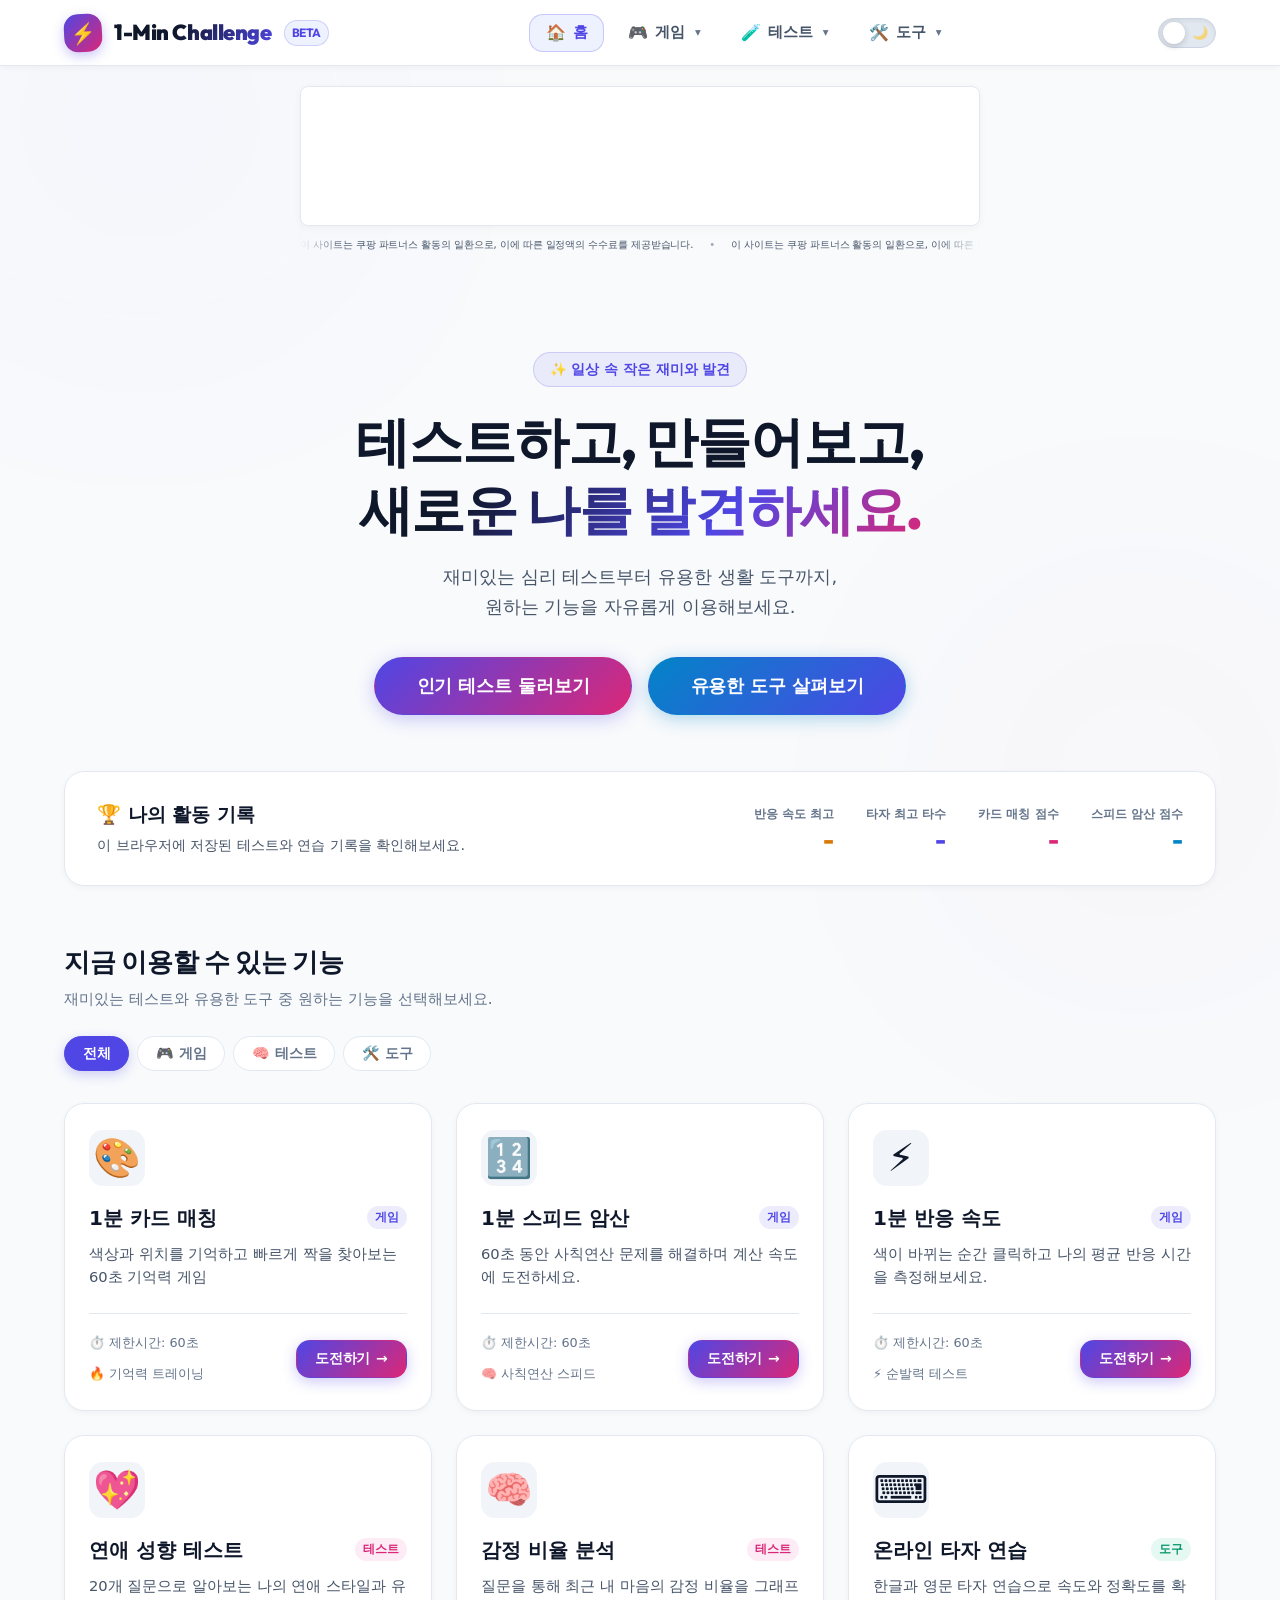
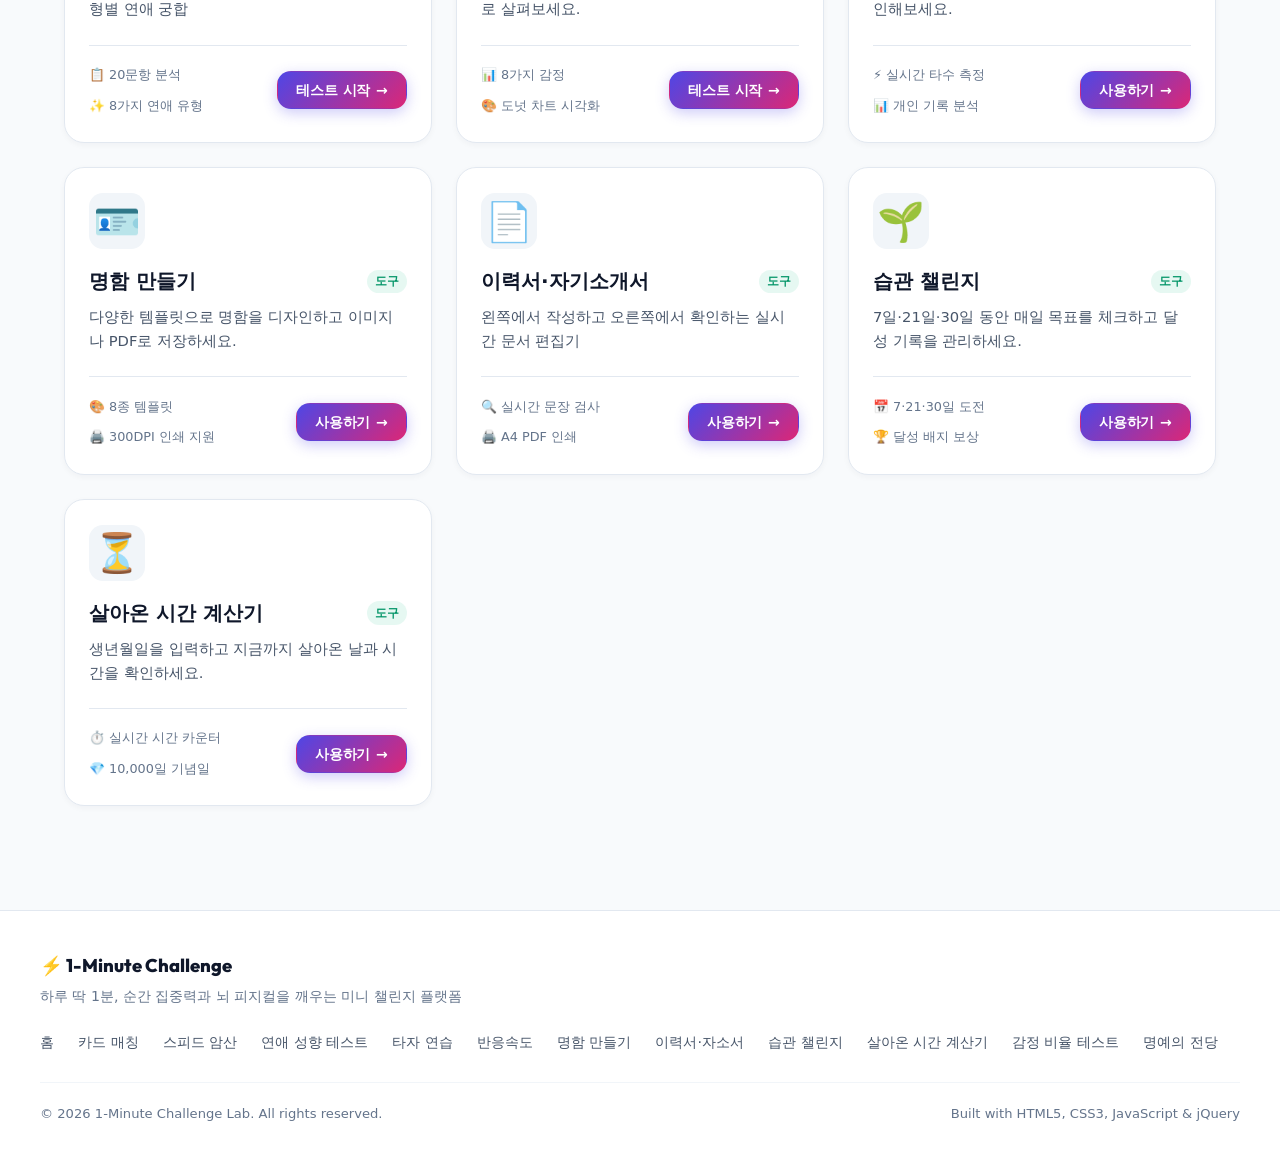
==== commit 91886383: "쿠팡광고 쿠팡광고" ====
--- a/index.html
+++ b/index.html
@@ -7,13 +7,15 @@
   <title>1-Min Challenge (1분 챌린지) - 테스트하고, 만들어보고, 새로운 나를 발견하세요</title>
   <meta name="description"
     content="재미있는 심리 테스트부터 유용한 생활 도구까지! 1분 카드 매칭, 스피드 암산, 반응속도, 연애 성향 테스트, 감정 분석, 타자 연습, 명함 만들기, 이력서 작성, 습관 챌린지를 무료로 즐겨보세요.">
-  <meta name="keywords" content="1분챌린지, 타자연습, 심리테스트, 연애성향테스트, 반응속도테스트, 스피드암산, 카드매칭, 명함만들기, 이력서작성, 습관챌린지, 인생시간계산기, 감정분석, 무료웹게임, 웹툴">
+  <meta name="keywords"
+    content="1분챌린지, 타자연습, 심리테스트, 연애성향테스트, 반응속도테스트, 스피드암산, 카드매칭, 명함만들기, 이력서작성, 습관챌린지, 인생시간계산기, 감정분석, 무료웹게임, 웹툴">
   <meta name="author" content="1-Min Challenge Lab">
   <meta name="robots" content="index, follow">
   <link rel="canonical" href="https://ad-site-piyd.vercel.app/">
 
   <!-- Search Engine Verification -->
-  <meta name="google-site-verification" content="L1VlD9m1qAINT0wnjpogBDAsrVMdxI3ddV5OdKKkYM8" />
+  <meta name="google-site-verification" content="65lCS2e_7exXzQSDIcez0Jmi1IOFyXQUwCy4WzvH50U" />
+  <meta name="naver-site-verification" content="0a78e42f016981ce15715a5b6fbfe52c24e4aae0" />
 
   <!-- Open Graph / Facebook / KakaoTalk -->
   <meta property="og:type" content="website">
@@ -429,11 +431,149 @@
         grid-template-columns: 1fr;
       }
     }
+
+    /* 쿠팡 파트너스 와이드 배너 & 마퀴 안내 영역 */
+    .coupang-banner-section {
+      width: 100%;
+      display: flex;
+      justify-content: center;
+      align-items: center;
+      padding: 1.25rem 1rem 0.5rem;
+      position: relative;
+      z-index: 10;
+    }
+
+    .coupang-banner-container {
+      display: flex;
+      flex-direction: column;
+      align-items: center;
+      justify-content: center;
+      width: 100%;
+      max-width: 680px;
+      margin: 0 auto;
+    }
+
+    /* PC 배너 (680px) */
+    .coupang-banner-pc {
+      width: 680px;
+      min-height: 140px;
+      display: flex;
+      justify-content: center;
+      align-items: center;
+      border-radius: var(--radius-sm, 8px);
+      overflow: hidden;
+      background: #ffffff;
+      border: 1px solid var(--border-color, #e2e8f0);
+      box-shadow: 0 2px 8px rgba(0, 0, 0, 0.04);
+      transition: all var(--transition-normal, 0.25s ease);
+    }
+
+    /* 모바일 배너 (280px) */
+    .coupang-banner-mobile {
+      width: 280px;
+      min-height: 140px;
+      display: none;
+      justify-content: center;
+      align-items: center;
+      border-radius: var(--radius-sm, 8px);
+      overflow: hidden;
+      background: #ffffff;
+      border: 1px solid var(--border-color, #e2e8f0);
+      box-shadow: 0 2px 8px rgba(0, 0, 0, 0.04);
+      transition: all var(--transition-normal, 0.25s ease);
+    }
+
+    .coupang-banner-pc ins,
+    .coupang-banner-mobile ins {
+      display: inline-block !important;
+      line-height: 0 !important;
+    }
+
+    .coupang-banner-pc iframe,
+    .coupang-banner-mobile iframe {
+      display: block !important;
+    }
+
+    /* 배너 하단 마퀴 래퍼 (글자 폰트사이즈 10px, 오른쪽에서 왼쪽으로 흐르는 효과) */
+    .coupang-marquee-wrapper {
+      width: 100%;
+      max-width: 680px;
+      margin-top: 8px;
+      overflow: hidden;
+      position: relative;
+      font-size: 10px;
+      line-height: 1.4;
+      padding: 4px 0;
+      -webkit-mask-image: linear-gradient(90deg, transparent 0%, #000 6%, #000 94%, transparent 100%);
+      mask-image: linear-gradient(90deg, transparent 0%, #000 6%, #000 94%, transparent 100%);
+      user-select: none;
+    }
+
+    .coupang-marquee-track {
+      display: flex;
+      width: max-content;
+      will-change: transform;
+      animation: coupangMarqueeFlow 25s linear infinite;
+    }
+
+    .coupang-marquee-track:hover {
+      animation-play-state: paused;
+    }
+
+    .coupang-marquee-group {
+      display: flex;
+      align-items: center;
+      flex-shrink: 0;
+      white-space: nowrap;
+    }
+
+    .coupang-marquee-text {
+      font-size: 10px;
+      font-weight: 500;
+      letter-spacing: -0.01em;
+      color: var(--text-muted, #64748b);
+    }
+
+    .coupang-marquee-sep {
+      display: inline-block;
+      margin: 0 16px;
+      font-size: 10px;
+      color: var(--text-dim, #94a3b8);
+      opacity: 0.6;
+    }
+
+    /* 우측에서 좌측으로 흐르는 무한 마퀴 애니메이션 */
+    @keyframes coupangMarqueeFlow {
+      0% {
+        transform: translateX(0);
+      }
+      100% {
+        transform: translateX(-50%);
+      }
+    }
+
+    @media (max-width: 768px) {
+      .coupang-banner-section {
+        padding: 0.75rem 0.5rem 0.25rem;
+      }
+
+      .coupang-banner-container {
+        max-width: 280px;
+      }
+
+      .coupang-banner-pc {
+        display: none !important;
+      }
+
+      .coupang-banner-mobile {
+        display: flex !important;
+      }
+
+      .coupang-marquee-wrapper {
+        max-width: 280px !important;
+      }
+    }
   </style>
-
-  <meta name="google-site-verification" content="65lCS2e_7exXzQSDIcez0Jmi1IOFyXQUwCy4WzvH50U" />
-
-
 </head>
 
 <body data-current-page="home">
@@ -442,8 +582,15 @@
     <!-- 공통 헤더 컴포넌트 마운트 영역 -->
     <div id="header-placeholder"></div>
 
+    <!-- 공통 쿠팡 파트너스 와이드 배너 컴포넌트 마운트 영역 -->
+    <div id="coupang-banner-placeholder"></div>
+
+
+
     <!-- 메인 컨텐츠 영역 -->
     <main class="main-content">
+
+
 
       <!-- 2. 히어로 배너 (새로운 통합 카피 & 액션 버튼) -->
       <section class="home-hero">
@@ -475,19 +622,19 @@
         <div class="record-stats">
           <a href="page/reaction-speed.html" class="record-stat-box" title="1분 반응 속도 기록 확인 및 도전">
             <div class="record-stat-label">반응 속도 최고</div>
-            <div class="record-stat-num" id="homeReactionScore" style="color: var(--warning);">-</div>
+            <div class="record-stat-num text-warning" id="homeReactionScore">-</div>
           </a>
           <a href="page/typing-practice.html" class="record-stat-box" title="타자 연습 기록 확인 및 연습">
             <div class="record-stat-label">타자 최고 타수</div>
-            <div class="record-stat-num" id="homeTypingScore" style="color: var(--primary);">-</div>
+            <div class="record-stat-num text-primary" id="homeTypingScore">-</div>
           </a>
           <a href="page/color-match.html" class="record-stat-box" title="1분 카드 색상 매칭 기록 확인 및 게임">
             <div class="record-stat-label">카드 매칭 점수</div>
-            <div class="record-stat-num" id="homeBestScore" style="color: var(--secondary);">-</div>
+            <div class="record-stat-num text-secondary" id="homeBestScore">-</div>
           </a>
           <a href="page/speed-math.html" class="record-stat-box" title="1분 스피드 암산 기록 확인 및 도전">
             <div class="record-stat-label">스피드 암산 점수</div>
-            <div class="record-stat-num" id="homeMathScore" style="color: var(--accent);">-</div>
+            <div class="record-stat-num text-accent" id="homeMathScore">-</div>
           </a>
         </div>
       </div>
@@ -732,6 +879,8 @@
 
         </div>
       </section>
+
+
 
     </main>
 
--- a/assets/css/common.css
+++ b/assets/css/common.css
@@ -1038,6 +1038,150 @@
   color: var(--primary);
 }
 
+/* ==========================================================================
+   쿠팡 파트너스 와이드 배너 & 마퀴 안내 영역
+   ========================================================================== */
+.coupang-banner-section {
+  width: 100%;
+  display: flex;
+  justify-content: center;
+  align-items: center;
+  padding: 1.25rem 1rem 0.5rem;
+  position: relative;
+  z-index: 10;
+}
+
+.coupang-banner-container {
+  display: flex;
+  flex-direction: column;
+  align-items: center;
+  justify-content: center;
+  width: 100%;
+  max-width: 680px;
+  margin: 0 auto;
+}
+
+/* PC 배너 (680px) */
+.coupang-banner-pc {
+  width: 680px;
+  min-height: 140px;
+  display: flex;
+  justify-content: center;
+  align-items: center;
+  border-radius: var(--radius-sm, 8px);
+  overflow: hidden;
+  background: #ffffff;
+  border: 1px solid var(--border-color, #e2e8f0);
+  box-shadow: 0 2px 8px rgba(0, 0, 0, 0.04);
+  transition: all var(--transition-normal, 0.25s ease);
+}
+
+/* 모바일 배너 (280px) */
+.coupang-banner-mobile {
+  width: 280px;
+  min-height: 140px;
+  display: none;
+  justify-content: center;
+  align-items: center;
+  border-radius: var(--radius-sm, 8px);
+  overflow: hidden;
+  background: #ffffff;
+  border: 1px solid var(--border-color, #e2e8f0);
+  box-shadow: 0 2px 8px rgba(0, 0, 0, 0.04);
+  transition: all var(--transition-normal, 0.25s ease);
+}
+
+.coupang-banner-pc ins,
+.coupang-banner-mobile ins {
+  display: inline-block !important;
+  line-height: 0 !important;
+}
+
+.coupang-banner-pc iframe,
+.coupang-banner-mobile iframe {
+  display: block !important;
+}
+
+/* 배너 하단 마퀴 래퍼 (글자 폰트사이즈 10px, 오른쪽에서 왼쪽으로 흐르는 효과) */
+.coupang-marquee-wrapper {
+  width: 100%;
+  max-width: 680px;
+  margin-top: 8px;
+  overflow: hidden;
+  position: relative;
+  font-size: 10px;
+  line-height: 1.4;
+  padding: 4px 0;
+  -webkit-mask-image: linear-gradient(90deg, transparent 0%, #000 6%, #000 94%, transparent 100%);
+  mask-image: linear-gradient(90deg, transparent 0%, #000 6%, #000 94%, transparent 100%);
+  user-select: none;
+}
+
+.coupang-marquee-track {
+  display: flex;
+  width: max-content;
+  will-change: transform;
+  animation: coupangMarqueeFlow 25s linear infinite;
+}
+
+.coupang-marquee-track:hover {
+  animation-play-state: paused;
+}
+
+.coupang-marquee-group {
+  display: flex;
+  align-items: center;
+  flex-shrink: 0;
+  white-space: nowrap;
+}
+
+.coupang-marquee-text {
+  font-size: 10px;
+  font-weight: 500;
+  letter-spacing: -0.01em;
+  color: var(--text-muted, #64748b);
+}
+
+.coupang-marquee-sep {
+  display: inline-block;
+  margin: 0 16px;
+  font-size: 10px;
+  color: var(--text-dim, #94a3b8);
+  opacity: 0.6;
+}
+
+/* 우측에서 좌측으로 흐르는 무한 마퀴 애니메이션 */
+@keyframes coupangMarqueeFlow {
+  0% {
+    transform: translateX(0);
+  }
+  100% {
+    transform: translateX(-50%);
+  }
+}
+
+@media (max-width: 768px) {
+  .coupang-banner-section {
+    padding: 0.75rem 0.5rem 0.25rem;
+  }
+
+  .coupang-banner-container {
+    max-width: 280px;
+  }
+
+  .coupang-banner-pc {
+    display: none !important;
+  }
+
+  .coupang-banner-mobile {
+    display: flex !important;
+  }
+
+  .coupang-marquee-wrapper {
+    max-width: 280px !important;
+  }
+}
+
 /* Site Footer */
 .site-footer {
   margin-top: auto;
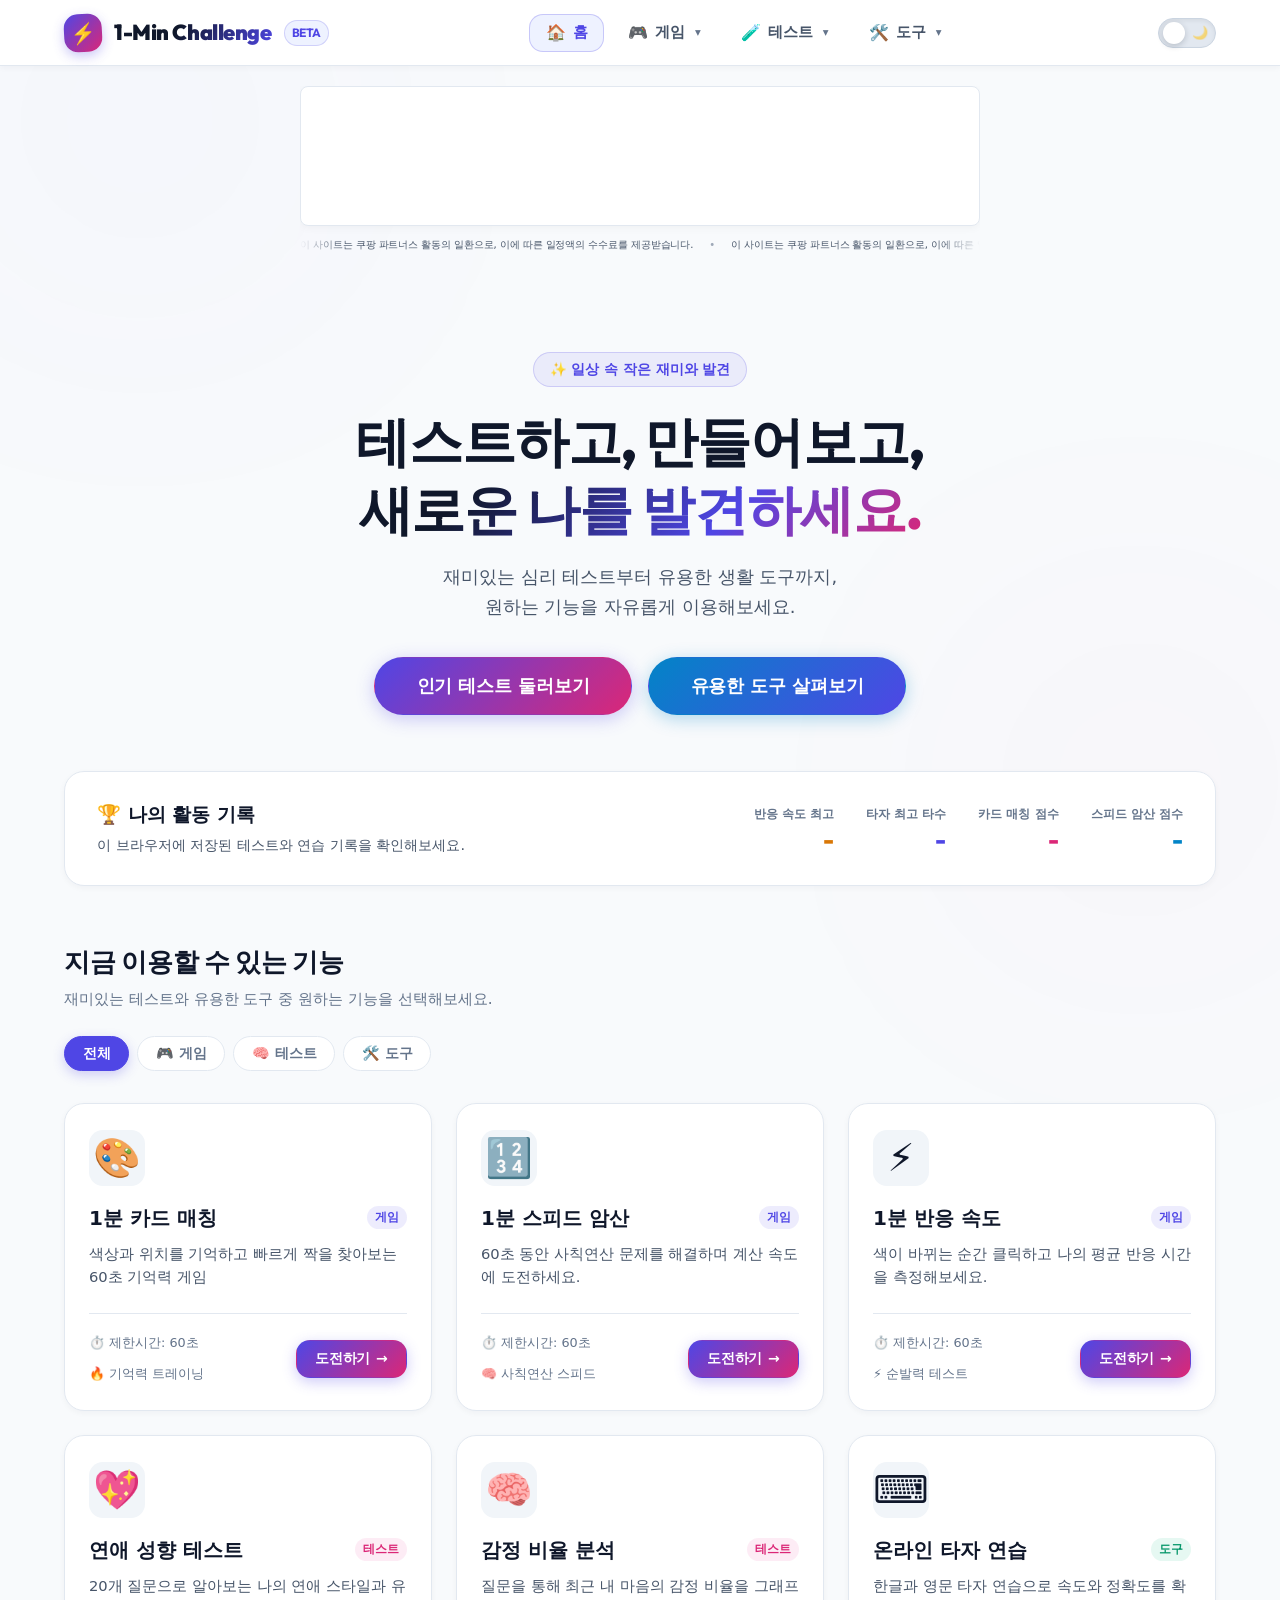
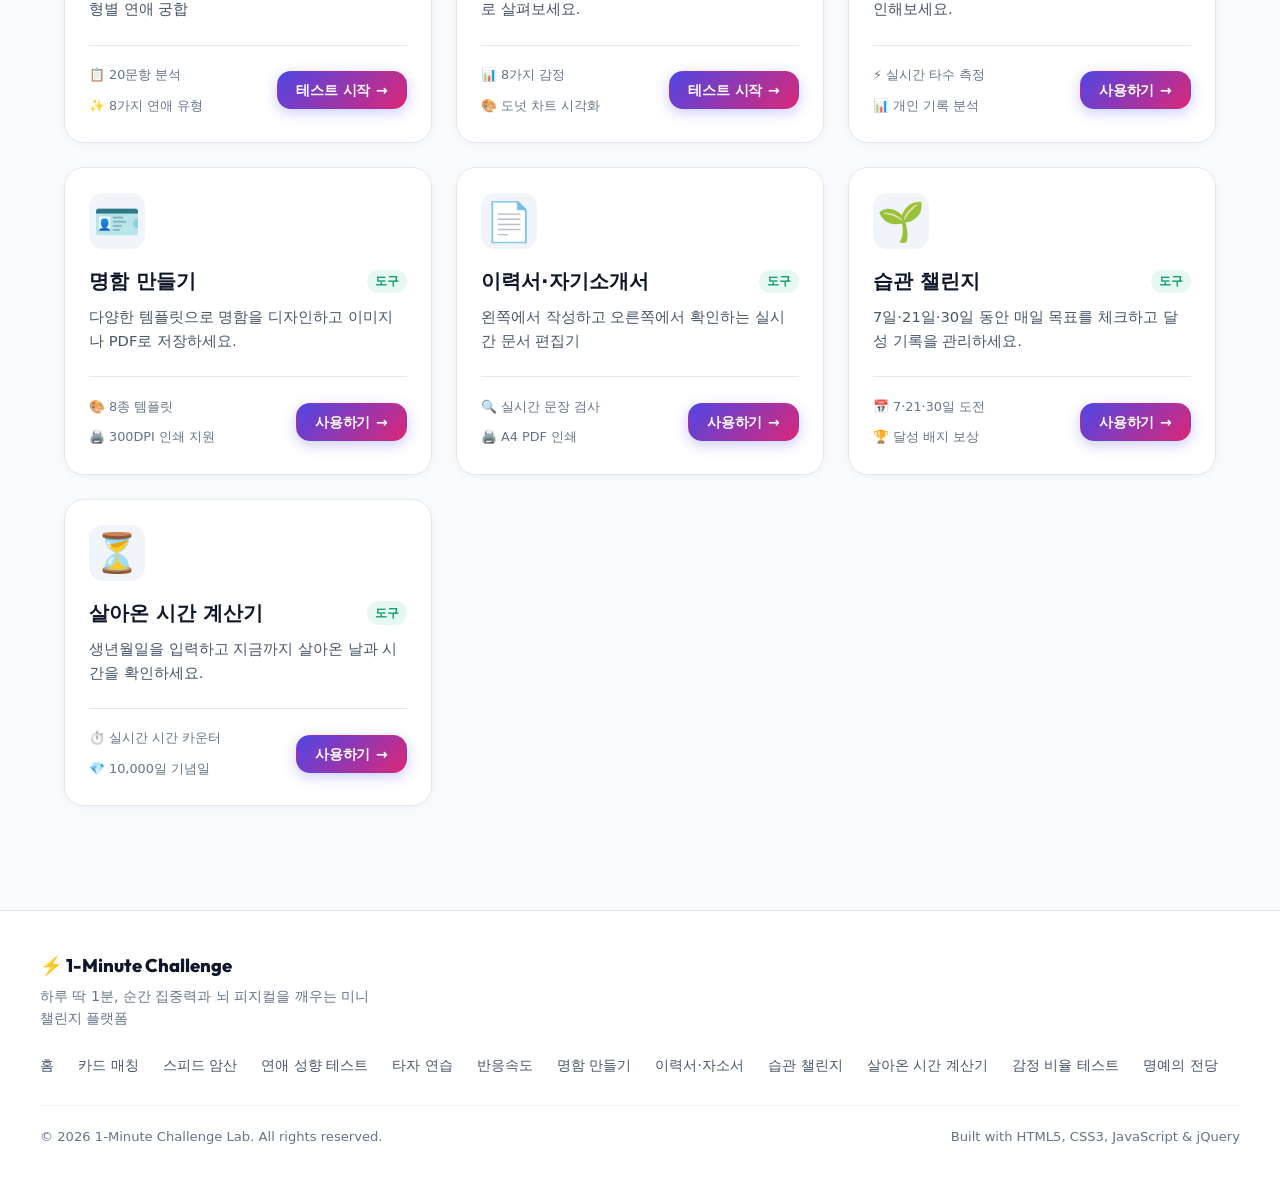
==== commit 79def0d4: "모바일 환경 수정" ====
--- a/index.html
+++ b/index.html
@@ -417,30 +417,97 @@
     }
 
     @media (max-width: 768px) {
+      .record-banner {
+        padding: 1.25rem 1rem;
+        gap: 1rem;
+      }
+
+      .record-info {
+        width: 100%;
+      }
+
       .record-stats {
         width: 100%;
-        justify-content: space-between;
-        gap: 1rem;
+        display: grid;
+        grid-template-columns: repeat(2, 1fr);
+        gap: 0.85rem 0.75rem;
       }
 
       .record-stat-box {
         text-align: left;
+        min-width: 0;
+      }
+
+      .record-stat-label {
+        font-size: 0.72rem;
+        white-space: nowrap;
+        overflow: hidden;
+        text-overflow: ellipsis;
+      }
+
+      .record-stat-num {
+        font-size: 1.3rem;
       }
 
       .game-grid {
         grid-template-columns: 1fr;
+        gap: 1.25rem;
+      }
+    }
+
+    @media (max-width: 480px) {
+      .home-hero {
+        padding: 2rem 0.5rem 2.25rem;
+      }
+
+      .hero-title {
+        font-size: 1.85rem;
+      }
+
+      .hero-desc {
+        font-size: 0.95rem;
+        margin-bottom: 1.5rem;
+      }
+
+      .hero-actions {
+        flex-direction: column;
+        width: 100%;
+        gap: 0.65rem;
+      }
+
+      .hero-actions .btn {
+        width: 100%;
+      }
+
+      .game-card {
+        padding: 1.25rem 1rem;
+      }
+
+      .game-card-footer {
+        flex-direction: column;
+        align-items: stretch;
+        gap: 0.75rem;
+      }
+
+      .card-action-btn,
+      .game-card .btn {
+        width: 100% !important;
+        margin-left: 0 !important;
       }
     }
 
     /* 쿠팡 파트너스 와이드 배너 & 마퀴 안내 영역 */
     .coupang-banner-section {
       width: 100%;
+      max-width: 100vw;
+      overflow: hidden;
       display: flex;
       justify-content: center;
       align-items: center;
       padding: 1.25rem 1rem 0.5rem;
       position: relative;
       z-index: 10;
+      box-sizing: border-box;
     }
 
     .coupang-banner-container {
@@ -450,12 +517,16 @@
       justify-content: center;
       width: 100%;
       max-width: 680px;
+      min-width: 0;
+      overflow: hidden;
       margin: 0 auto;
+      box-sizing: border-box;
     }
 
     /* PC 배너 (680px) */
     .coupang-banner-pc {
       width: 680px;
+      max-width: 100%;
       min-height: 140px;
       display: flex;
       justify-content: center;
@@ -471,6 +542,7 @@
     /* 모바일 배너 (280px) */
     .coupang-banner-mobile {
       width: 280px;
+      max-width: 100%;
       min-height: 140px;
       display: none;
       justify-content: center;
@@ -487,17 +559,20 @@
     .coupang-banner-mobile ins {
       display: inline-block !important;
       line-height: 0 !important;
+      max-width: 100% !important;
     }
 
     .coupang-banner-pc iframe,
     .coupang-banner-mobile iframe {
       display: block !important;
+      max-width: 100% !important;
     }
 
     /* 배너 하단 마퀴 래퍼 (글자 폰트사이즈 10px, 오른쪽에서 왼쪽으로 흐르는 효과) */
     .coupang-marquee-wrapper {
       width: 100%;
       max-width: 680px;
+      min-width: 0;
       margin-top: 8px;
       overflow: hidden;
       position: relative;
@@ -507,6 +582,7 @@
       -webkit-mask-image: linear-gradient(90deg, transparent 0%, #000 6%, #000 94%, transparent 100%);
       mask-image: linear-gradient(90deg, transparent 0%, #000 6%, #000 94%, transparent 100%);
       user-select: none;
+      box-sizing: border-box;
     }
 
     .coupang-marquee-track {
@@ -532,6 +608,7 @@
       font-weight: 500;
       letter-spacing: -0.01em;
       color: var(--text-muted, #64748b);
+      white-space: nowrap;
     }
 
     .coupang-marquee-sep {
@@ -552,6 +629,22 @@
       }
     }
 
+    @media (min-width: 769px) {
+      .coupang-banner-pc {
+        display: flex !important;
+      }
+      .coupang-banner-mobile {
+        display: none !important;
+        width: 0 !important;
+        height: 0 !important;
+        min-height: 0 !important;
+        padding: 0 !important;
+        margin: 0 !important;
+        border: none !important;
+        overflow: hidden !important;
+      }
+    }
+
     @media (max-width: 768px) {
       .coupang-banner-section {
         padding: 0.75rem 0.5rem 0.25rem;
@@ -559,10 +652,18 @@
 
       .coupang-banner-container {
         max-width: 280px;
+        min-width: 0;
       }
 
       .coupang-banner-pc {
         display: none !important;
+        width: 0 !important;
+        height: 0 !important;
+        min-height: 0 !important;
+        padding: 0 !important;
+        margin: 0 !important;
+        border: none !important;
+        overflow: hidden !important;
       }
 
       .coupang-banner-mobile {
@@ -571,6 +672,7 @@
 
       .coupang-marquee-wrapper {
         max-width: 280px !important;
+        min-width: 0;
       }
     }
   </style>
--- a/assets/css/common.css
+++ b/assets/css/common.css
@@ -100,6 +100,11 @@
   box-sizing: border-box;
 }
 
+html {
+  overflow-x: hidden;
+  max-width: 100vw;
+}
+
 body {
   font-family: var(--font-sans);
   background-color: var(--bg-main);
@@ -109,6 +114,8 @@
   flex-direction: column;
   line-height: 1.6;
   overflow-x: hidden;
+  max-width: 100vw;
+  width: 100%;
   transition: background-color var(--transition-normal), color var(--transition-normal);
   position: relative;
 }
@@ -124,6 +131,8 @@
   pointer-events: none;
   opacity: 0.55;
   transition: opacity var(--transition-normal);
+  max-width: 100vw;
+  overflow: hidden;
 }
 
 body::before {
@@ -189,6 +198,9 @@
   display: flex;
   flex-direction: column;
   min-height: 100vh;
+  width: 100%;
+  max-width: 100vw;
+  overflow-x: hidden;
 }
 
 .main-content {
@@ -1043,12 +1055,15 @@
    ========================================================================== */
 .coupang-banner-section {
   width: 100%;
+  max-width: 100vw;
+  overflow: hidden;
   display: flex;
   justify-content: center;
   align-items: center;
   padding: 1.25rem 1rem 0.5rem;
   position: relative;
   z-index: 10;
+  box-sizing: border-box;
 }
 
 .coupang-banner-container {
@@ -1058,12 +1073,16 @@
   justify-content: center;
   width: 100%;
   max-width: 680px;
+  min-width: 0;
+  overflow: hidden;
   margin: 0 auto;
+  box-sizing: border-box;
 }
 
 /* PC 배너 (680px) */
 .coupang-banner-pc {
   width: 680px;
+  max-width: 100%;
   min-height: 140px;
   display: flex;
   justify-content: center;
@@ -1079,6 +1098,7 @@
 /* 모바일 배너 (280px) */
 .coupang-banner-mobile {
   width: 280px;
+  max-width: 100%;
   min-height: 140px;
   display: none;
   justify-content: center;
@@ -1095,17 +1115,20 @@
 .coupang-banner-mobile ins {
   display: inline-block !important;
   line-height: 0 !important;
+  max-width: 100% !important;
 }
 
 .coupang-banner-pc iframe,
 .coupang-banner-mobile iframe {
   display: block !important;
+  max-width: 100% !important;
 }
 
 /* 배너 하단 마퀴 래퍼 (글자 폰트사이즈 10px, 오른쪽에서 왼쪽으로 흐르는 효과) */
 .coupang-marquee-wrapper {
   width: 100%;
   max-width: 680px;
+  min-width: 0;
   margin-top: 8px;
   overflow: hidden;
   position: relative;
@@ -1115,6 +1138,7 @@
   -webkit-mask-image: linear-gradient(90deg, transparent 0%, #000 6%, #000 94%, transparent 100%);
   mask-image: linear-gradient(90deg, transparent 0%, #000 6%, #000 94%, transparent 100%);
   user-select: none;
+  box-sizing: border-box;
 }
 
 .coupang-marquee-track {
@@ -1140,6 +1164,7 @@
   font-weight: 500;
   letter-spacing: -0.01em;
   color: var(--text-muted, #64748b);
+  white-space: nowrap;
 }
 
 .coupang-marquee-sep {
@@ -1160,6 +1185,22 @@
   }
 }
 
+@media (min-width: 769px) {
+  .coupang-banner-pc {
+    display: flex !important;
+  }
+  .coupang-banner-mobile {
+    display: none !important;
+    width: 0 !important;
+    height: 0 !important;
+    min-height: 0 !important;
+    padding: 0 !important;
+    margin: 0 !important;
+    border: none !important;
+    overflow: hidden !important;
+  }
+}
+
 @media (max-width: 768px) {
   .coupang-banner-section {
     padding: 0.75rem 0.5rem 0.25rem;
@@ -1167,10 +1208,18 @@
 
   .coupang-banner-container {
     max-width: 280px;
+    min-width: 0;
   }
 
   .coupang-banner-pc {
     display: none !important;
+    width: 0 !important;
+    height: 0 !important;
+    min-height: 0 !important;
+    padding: 0 !important;
+    margin: 0 !important;
+    border: none !important;
+    overflow: hidden !important;
   }
 
   .coupang-banner-mobile {
@@ -1179,6 +1228,7 @@
 
   .coupang-marquee-wrapper {
     max-width: 280px !important;
+    min-width: 0;
   }
 }
 
@@ -1190,6 +1240,9 @@
   padding: 2.5rem 1.5rem 2rem;
   color: var(--text-muted);
   transition: background-color var(--transition-normal);
+  width: 100%;
+  overflow: hidden;
+  box-sizing: border-box;
 }
 
 .footer-container {
@@ -1198,14 +1251,21 @@
   display: flex;
   flex-direction: column;
   gap: 1.75rem;
+  width: 100%;
+  box-sizing: border-box;
 }
 
 .footer-top {
   display: flex;
   justify-content: space-between;
-  align-items: center;
+  align-items: flex-start;
   flex-wrap: wrap;
   gap: 1.5rem;
+  width: 100%;
+}
+
+.footer-brand {
+  max-width: 360px;
 }
 
 .footer-brand h4 {
@@ -1214,18 +1274,36 @@
   font-size: 1.15rem;
   margin-bottom: 0.25rem;
   font-weight: 800;
+  word-break: keep-all;
 }
 
 .footer-brand p {
   font-size: 0.88rem;
   color: var(--text-dim);
-}
-
+  word-break: keep-all;
+}
+
+/* 핵심 수정: flex-wrap 추가 및 글자 줄바꿈 방지 */
 .footer-links {
   display: flex;
-  gap: 1.5rem;
+  flex-wrap: wrap;
+  align-items: center;
+  gap: 0.75rem 1.5rem;
   list-style: none;
   font-size: 0.9rem;
+  padding: 0;
+  margin: 0;
+}
+
+.footer-links li {
+  white-space: nowrap;
+  display: inline-block;
+}
+
+.footer-links a {
+  display: inline-block;
+  white-space: nowrap;
+  transition: color var(--transition-fast);
 }
 
 .footer-links a:hover {
@@ -1242,6 +1320,11 @@
   gap: 0.75rem;
   font-size: 0.82rem;
   color: var(--text-dim);
+  width: 100%;
+}
+
+.footer-bottom p {
+  word-break: keep-all;
 }
 
 /* Responsive (Header & Navigation) */
@@ -1357,32 +1440,54 @@
   .footer-top {
     flex-direction: column;
     align-items: flex-start;
+    gap: 1.25rem;
+  }
+
+  .footer-brand {
+    max-width: 100%;
+  }
+
+  .footer-links {
+    display: flex;
+    flex-wrap: wrap;
+    gap: 0.65rem 1.25rem;
+    width: 100%;
   }
 }
 
 @media (max-width: 480px) {
+  .main-content {
+    padding: 1.25rem 0.75rem;
+  }
+
   .header-container {
-    padding: 0.65rem 0.85rem;
+    padding: 0.6rem 0.75rem;
+    gap: 0.5rem;
   }
 
   .brand-logo {
-    font-size: 1.05rem;
-    gap: 0.45rem;
+    font-size: 0.95rem;
+    gap: 0.35rem;
+    min-width: 0;
   }
 
   .brand-logo .logo-badge {
-    width: 30px;
-    height: 30px;
-    font-size: 1rem;
+    width: 28px;
+    height: 28px;
+    font-size: 0.95rem;
+  }
+
+  .brand-logo .logo-text {
+    font-size: 0.95rem;
+    white-space: nowrap;
   }
 
   .brand-logo .logo-sub {
-    font-size: 0.62rem;
-    padding: 0.08rem 0.3rem;
+    display: none;
   }
 
   .header-actions {
-    gap: 0.5rem;
+    gap: 0.4rem;
   }
 
   .theme-switch {
@@ -1405,6 +1510,34 @@
     height: 34px;
     font-size: 1.2rem;
   }
+
+  .site-footer {
+    padding: 1.75rem 1rem 1.5rem;
+  }
+
+  .footer-links {
+    display: grid;
+    grid-template-columns: repeat(2, 1fr);
+    gap: 0.65rem 0.75rem;
+    width: 100%;
+  }
+
+  .footer-links li {
+    white-space: nowrap;
+    overflow: hidden;
+    text-overflow: ellipsis;
+  }
+
+  .footer-links a {
+    font-size: 0.85rem;
+    white-space: nowrap;
+  }
+
+  .footer-bottom {
+    flex-direction: column;
+    align-items: flex-start;
+    gap: 0.4rem;
+  }
 }
 
 @keyframes mobileNavFade {
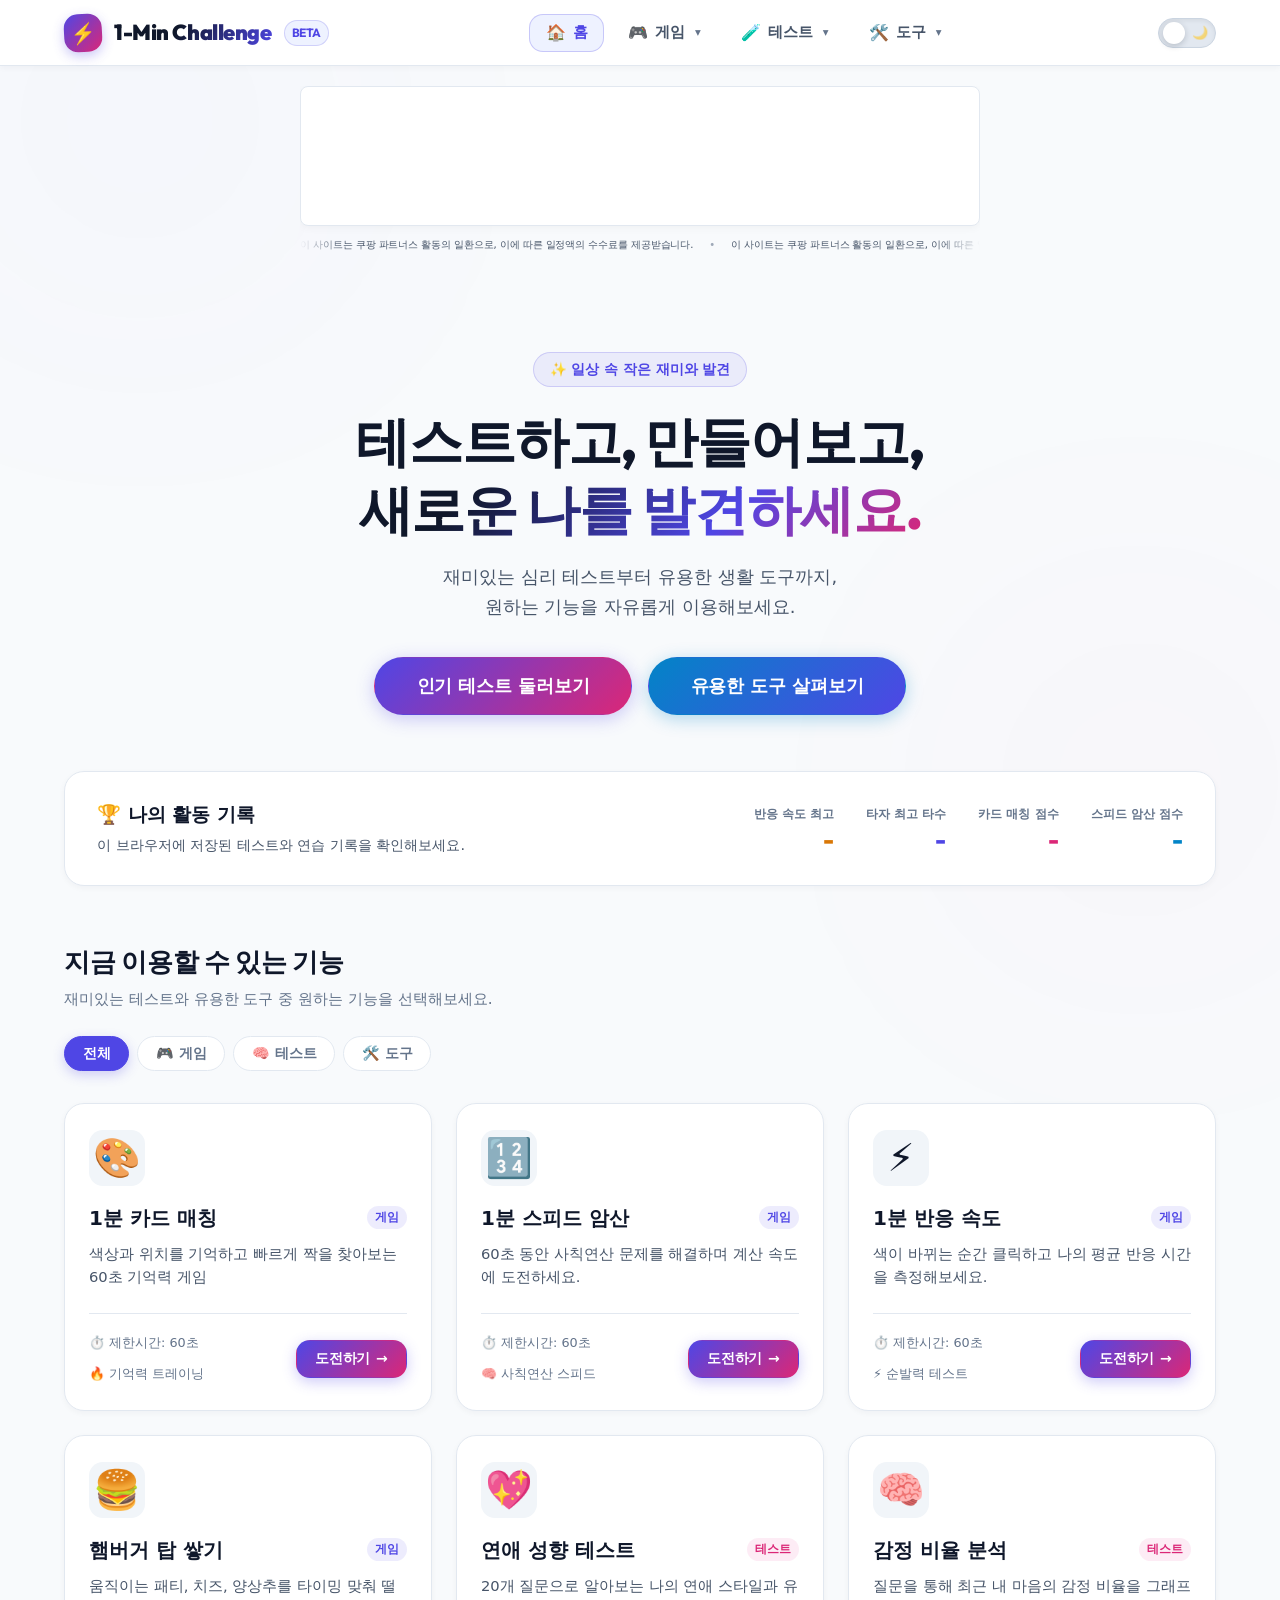
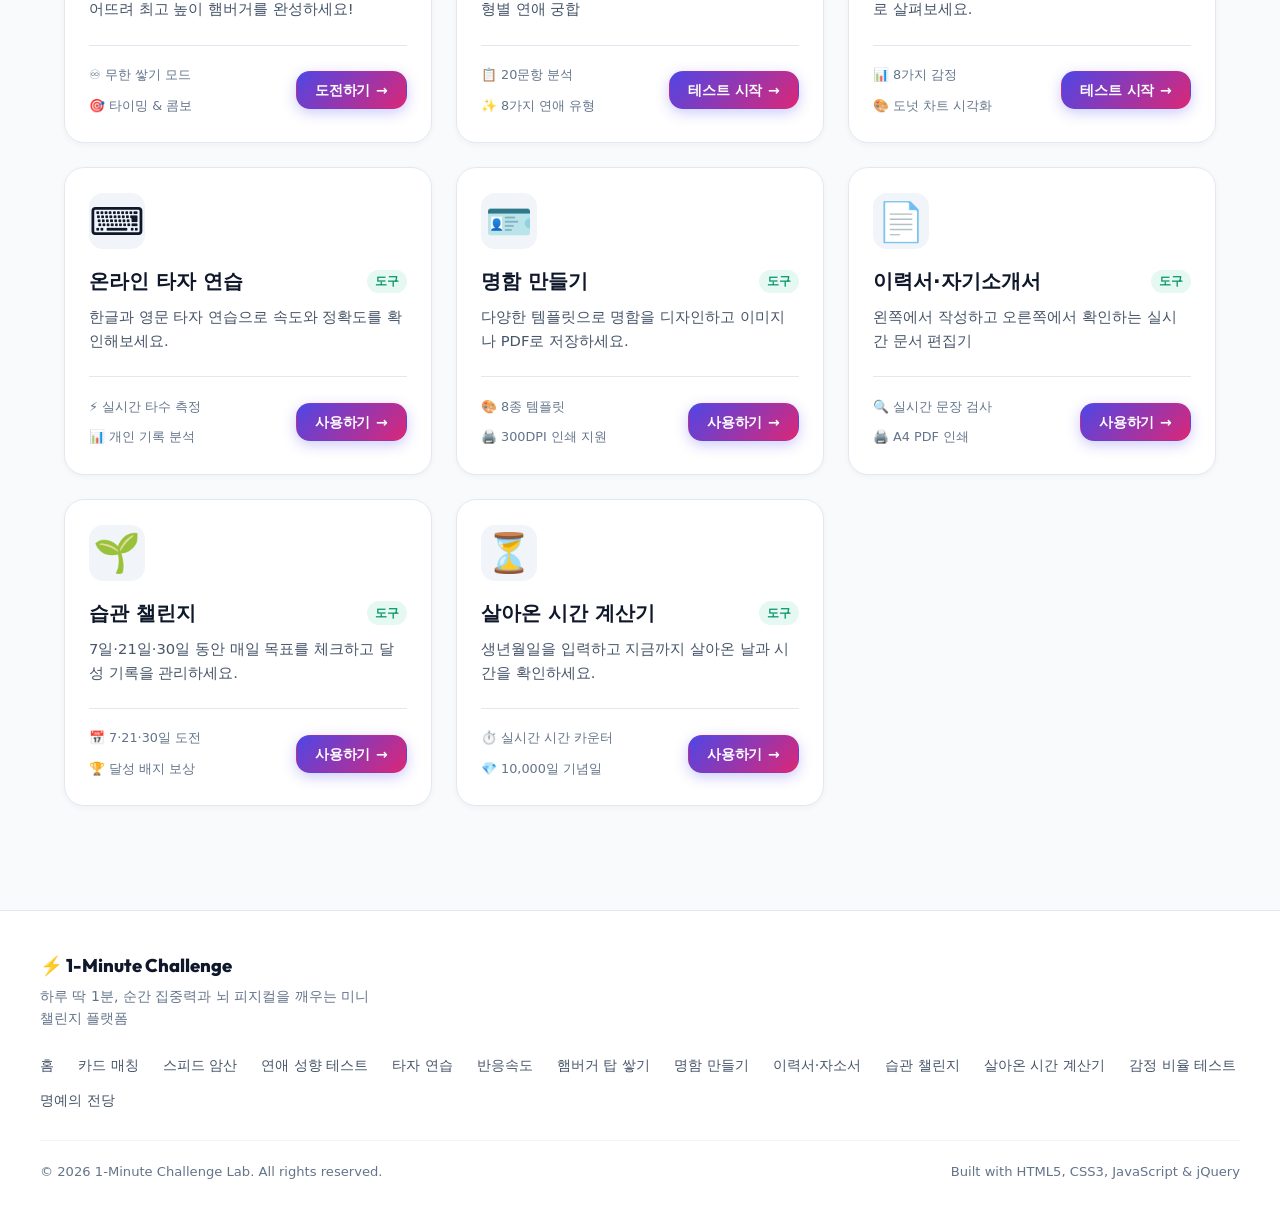
==== commit 6d77dc38: "게임 추가" ====
--- a/index.html
+++ b/index.html
@@ -832,6 +832,27 @@
             </div>
           </article>
 
+          <!-- [게임 4] 햄버거 탑 쌓기 -->
+          <article class="game-card" data-category="game">
+            <div class="game-card-icon">🍔</div>
+            <h3 class="game-card-title">
+              <span>햄버거 탑 쌓기</span>
+              <span class="cat-tag game">게임</span>
+            </h3>
+            <p class="game-card-desc">
+              움직이는 패티, 치즈, 양상추를 타이밍 맞춰 떨어뜨려 최고 높이 햄버거를 완성하세요!
+            </p>
+            <div class="game-card-footer">
+              <div class="game-card-meta">
+                <span>♾️ 무한 쌓기 모드</span>
+                <span>🎯 타이밍 &amp; 콤보</span>
+              </div>
+              <a href="page/burger-stack.html" class="btn btn-primary btn-sm card-action-btn">
+                <span>도전하기</span> <span class="btn-arrow">→</span>
+              </a>
+            </div>
+          </article>
+
           <!-- [테스트 1] 연애 성향 테스트 -->
           <article class="game-card" data-category="test">
             <div class="game-card-icon">💖</div>
--- a/assets/css/common.css
+++ b/assets/css/common.css
@@ -231,6 +231,9 @@
 .grid-3 { display: grid; grid-template-columns: repeat(3, 1fr); gap: 1rem; }
 .grid-4 { display: grid; grid-template-columns: repeat(4, 1fr); gap: 1rem; }
 .grid-auto { display: grid; grid-template-columns: repeat(auto-fit, minmax(280px, 1fr)); gap: 1.5rem; }
+
+/* Display & Visibility */
+.hidden { display: none !important; }
 
 /* Gap */
 .gap-1 { gap: 0.5rem; }
